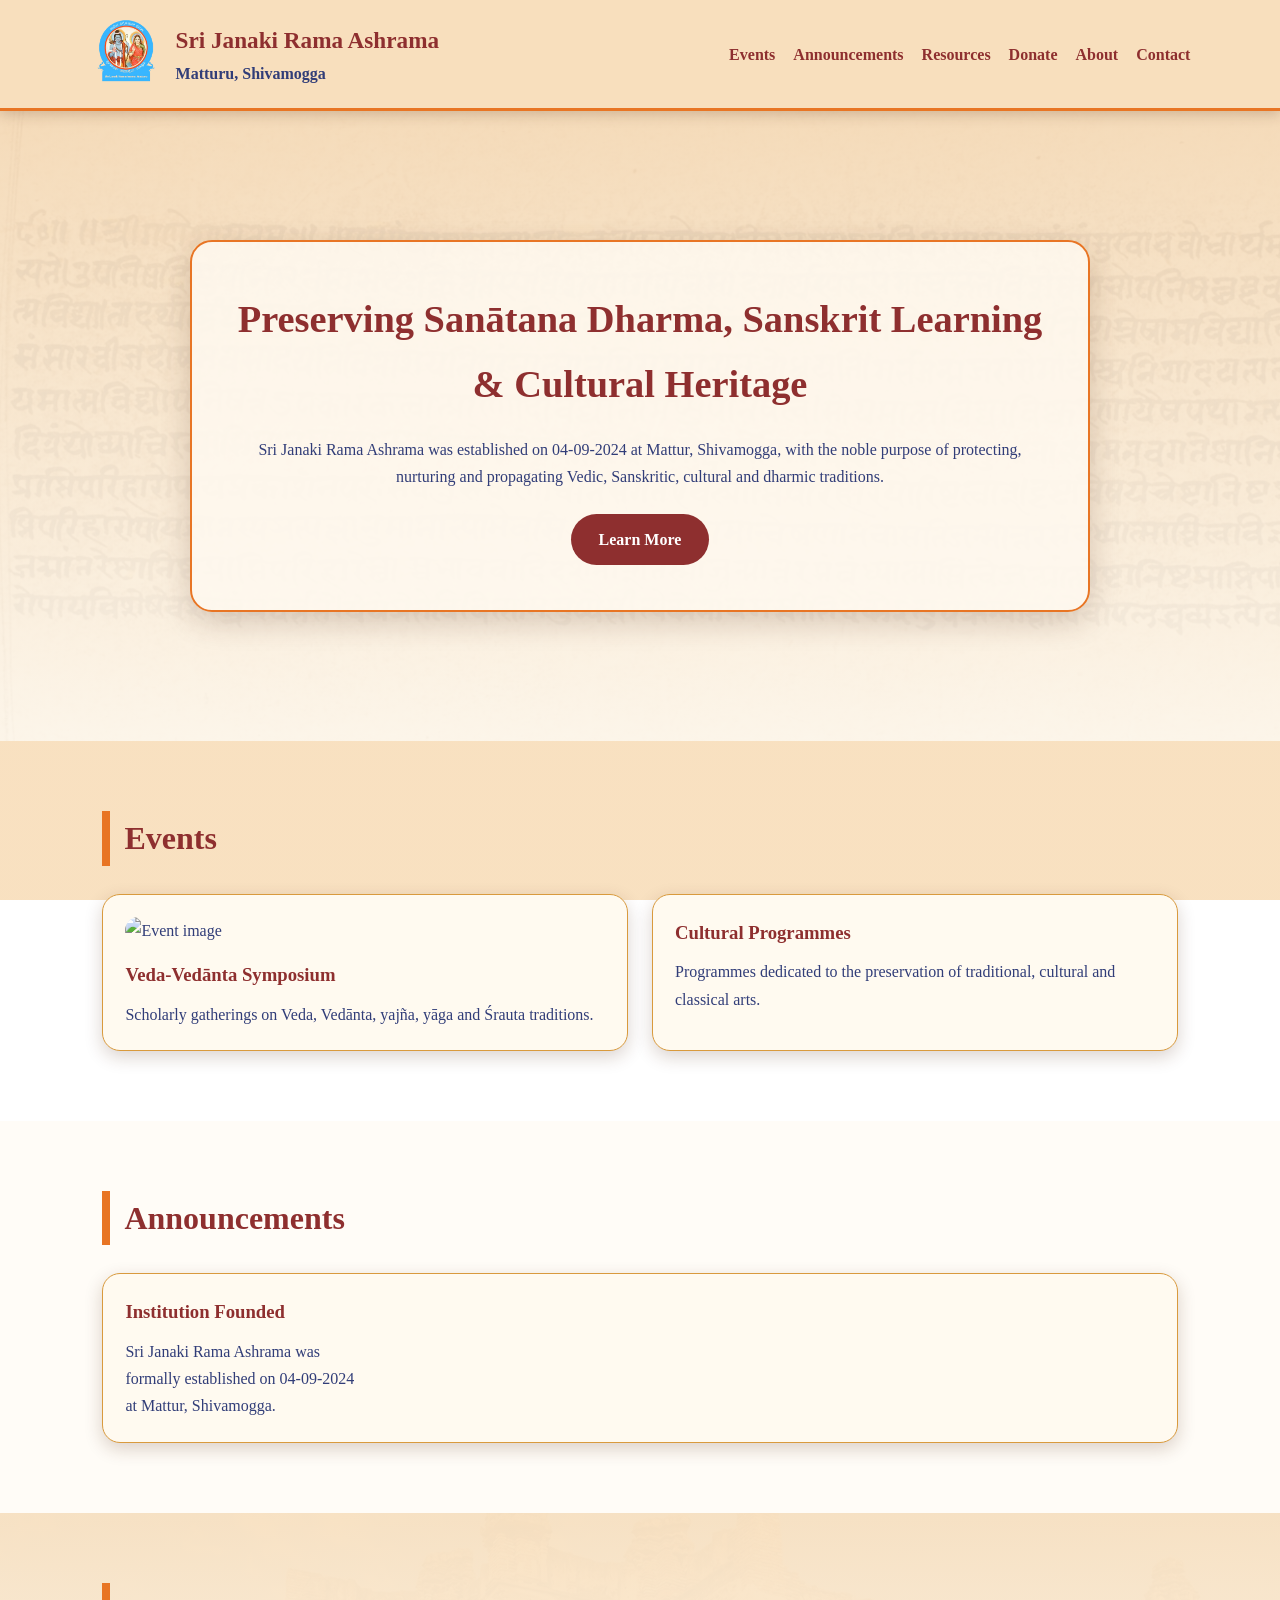
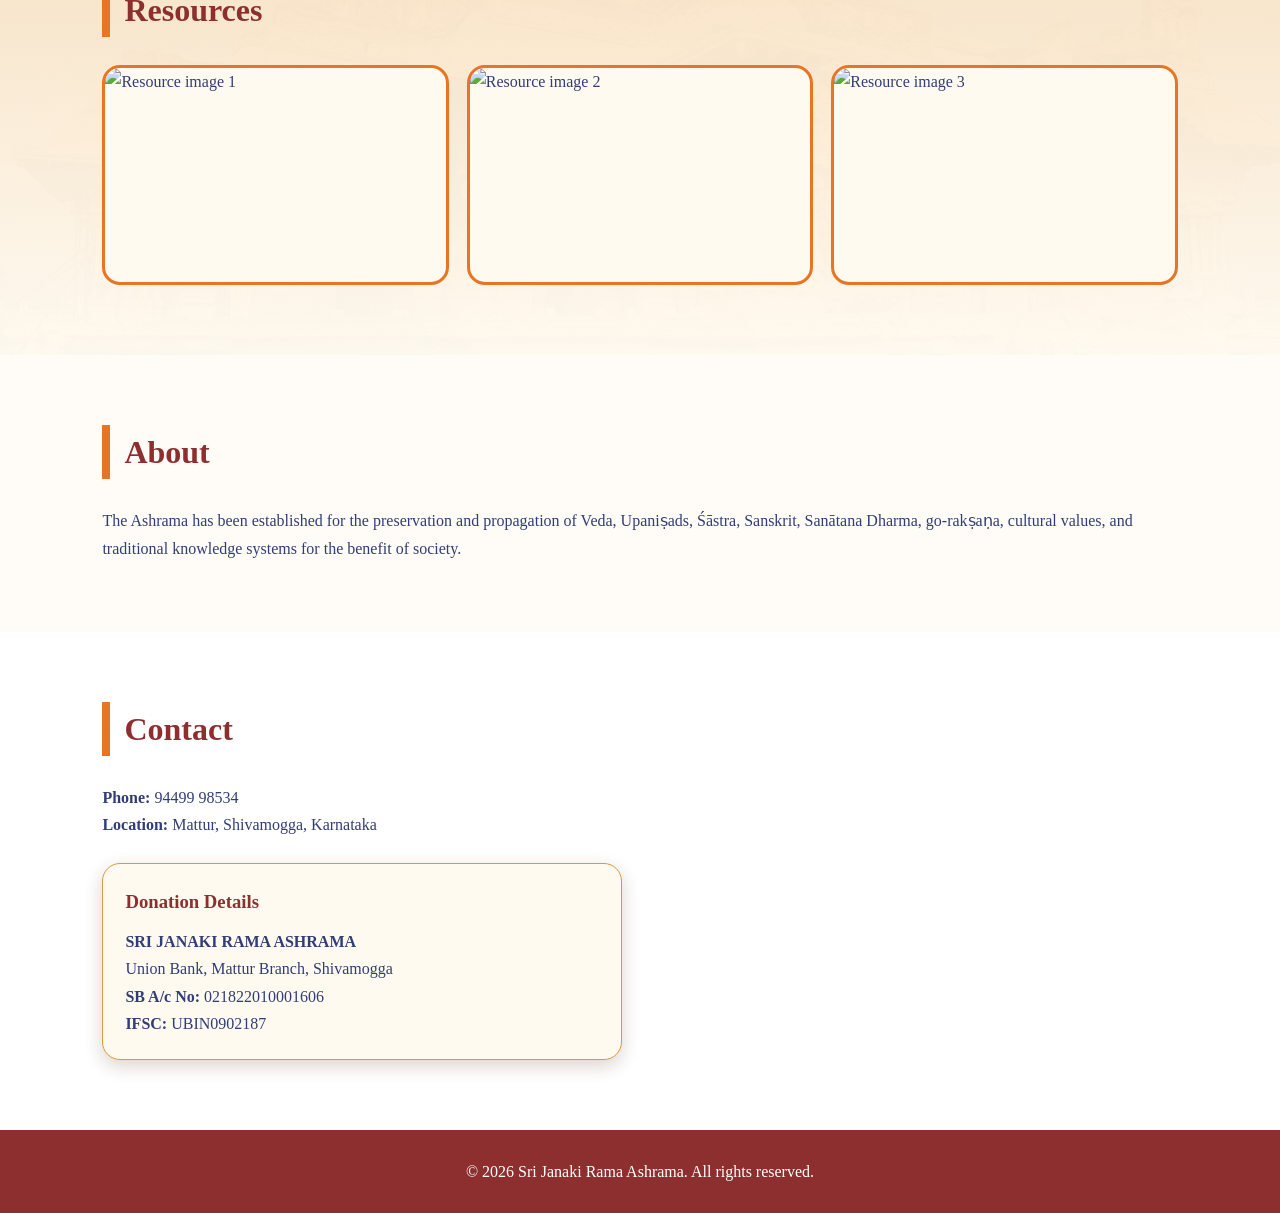
==== index.html @ 86415a80 "Commented social icons for now" ====
<!DOCTYPE html>
<html lang="en">
<head>
  <meta charset="UTF-8" />
  <meta name="viewport" content="width=device-width, initial-scale=1.0" />
  <title>Sri Janaki Rama Ashrama</title>
  <link rel="stylesheet" href="style.css" />
  <link rel="stylesheet" href="https://cdnjs.cloudflare.com/ajax/libs/font-awesome/6.5.0/css/all.min.css" />
</head>

<body>
  <header class="site-header">
    <div class="logo-area">
      <a href="index.html" class="logo-link">
        <img src="assets/Logo.png" alt="Ashrama Logo" />
      </a>
      <a href="index.html" class="title-link">
        <div>
          <h1>Sri Janaki Rama Ashrama</h1>
          <p>Matturu, Shivamogga</p>
        </div>
      </a>
    </div>

    <nav>
      <a href="#events">Events</a>
      <a href="announcements.html">Announcements</a>
      <a href="#resources">Resources</a>
      <a href="donation.html">Donate</a>
      <a href="#about">About</a>
      <a href="#contact">Contact</a>
    </nav>
  </header>

  <section class="hero">
    <div class="hero-content">
      <h2>Preserving Sanātana Dharma, Sanskrit Learning & Cultural Heritage</h2>
      <p>
        Sri Janaki Rama Ashrama was established on 04-09-2024 at Mattur,
        Shivamogga, with the noble purpose of protecting, nurturing and
        propagating Vedic, Sanskritic, cultural and dharmic traditions.
      </p>
      <a href="#about" class="btn">Learn More</a>
    </div>
  </section>

  <main>
    <section id="events" class="section">
      <h2>Events</h2>
      <div class="cards">
        <div class="card">
          <img src="assets/event-1.jpg" alt="Event image" />
          <h3>Veda-Vedānta Symposium</h3>
          <p>
            Scholarly gatherings on Veda, Vedānta, yajña, yāga and Śrauta traditions.
          </p>
        </div>

        <div class="card">
          <h3>Cultural Programmes</h3>
          <p>
            Programmes dedicated to the preservation of traditional, cultural and classical arts.
          </p>
        </div>
      </div>
    </section>

    <section id="announcements" class="section alt">
      <h2>Announcements</h2>
      <div class="announcement">
        <!--<img src="assets/announcement-1.jpg" alt="Announcement image" />-->
        <div>
          <h3>Institution Founded</h3>
          <p>
            Sri Janaki Rama Ashrama was formally established on 04-09-2024
            at Mattur, Shivamogga.
          </p>
        </div>
      </div>
    </section>

    <section id="resources" class="section">
      <h2>Resources</h2>
      <div class="gallery">
        <img src="assets/resource-1.jpg" alt="Resource image 1" />
        <img src="assets/resource-2.jpg" alt="Resource image 2" />
        <img src="assets/resource-3.jpg" alt="Resource image 3" />
      </div>
    </section>

    <section id="about" class="section alt">
      <h2>About</h2>
      <p>
        The Ashrama has been established for the preservation and propagation
        of Veda, Upaniṣads, Śāstra, Sanskrit, Sanātana Dharma, go-rakṣaṇa,
        cultural values, and traditional knowledge systems for the benefit of society.
      </p>
    </section>

    <section id="contact" class="section">
      <h2>Contact</h2>
      <p><strong>Phone:</strong> 94499 98534</p>
      <p><strong>Location:</strong> Mattur, Shivamogga, Karnataka</p>

      <div class="donation-box">
        <h3>Donation Details</h3>
        <p><strong>SRI JANAKI RAMA ASHRAMA</strong></p>
        <p>Union Bank, Mattur Branch, Shivamogga</p>
        <p><strong>SB A/c No:</strong> 021822010001606</p>
        <p><strong>IFSC:</strong> UBIN0902187</p>
      </div>
    </section>
  </main>

  <footer>
   <!-- <div class="social-icons">
      <a href="https://wa.me/919449998534" target="_blank" aria-label="WhatsApp">
        <i class="fab fa-whatsapp"></i>
      </a>
      <a href="#" target="_blank" aria-label="Facebook">
        <i class="fab fa-facebook"></i>
      </a>
      <a href="#" target="_blank" aria-label="YouTube">
        <i class="fab fa-youtube"></i>
      </a>
    </div> -->
    <p>© 2026 Sri Janaki Rama Ashrama. All rights reserved.</p>
  </footer>
</body>
</html>
---- style.css ----
:root {
  --cream: #f8dfbd;
  --saffron: #e87524;
  --maroon: #8e2f2f;
  --deep-blue: #313d78;
  --gold: #d99a3d;
  --white: #fffaf0;
  --shadow: rgba(75, 35, 15, 0.2);
}

* {
  box-sizing: border-box;
  margin: 0;
  padding: 0;
}

html {
  scroll-behavior: smooth;
}

body {
  font-family: Georgia, "Noto Serif Kannada", serif;
  background:
    linear-gradient(rgba(248, 223, 189, 0.92), rgba(248, 223, 189, 0.95)),
    url("assets/background.jpg");
  background-size: cover;
  background-attachment: fixed;
  background-position: center;
  color: var(--deep-blue);
  line-height: 1.7;
}

.site-header {
  position: sticky;
  top: 0;
  z-index: 10;
  background: rgba(248, 223, 189, 0.96);
  border-bottom: 3px solid var(--saffron);
  padding: 14px 7%;
  display: flex;
  justify-content: space-between;
  align-items: center;
  box-shadow: 0 4px 12px var(--shadow);
}

.logo-area {
  display: flex;
  align-items: center;
  gap: 14px;
}

.logo-area img {
  width: 72px;
  height: 72px;
  object-fit: contain;
}

.logo-area h1 {
  color: var(--maroon);
  font-size: 1.45rem;
}

.logo-area p {
  color: var(--deep-blue);
  font-weight: bold;
}

nav {
  display: flex;
  gap: 18px;
  flex-wrap: wrap;
}

nav a {
  color: var(--maroon);
  text-decoration: none;
  font-weight: bold;
}

nav a:hover {
  color: var(--saffron);
}

.hero {
  position: relative;

  min-height: 70vh;

  display: flex;
  align-items: center;
  justify-content: center;

  text-align: center;

  padding: 80px 8%;

  overflow: hidden;
}

/* Background Image */
.hero::before {
  content: "";

  position: absolute;
  inset: 0;

  background:
    linear-gradient(
      rgba(0,0,0,0.18),
      rgba(0,0,0,0.18)
    ),
    url("assets/hero-bg.jpg");

  background-size: cover;
  background-position: center;

  opacity: 0.62;

  z-index: 0;
}

/* Color Overlay */
.hero::after {
  content: "";

  position: absolute;
  inset: 0;

  background:
    linear-gradient(
      rgba(248, 223, 189, 0.88),
      rgba(255, 250, 240, 0.92)
    );

  z-index: 1;
}

/* Ensure content appears above overlays */
.hero-content {
  position: relative;
  z-index: 2;

  max-width: 900px;

  background: rgba(255, 250, 240, 0.72);

  border: 2px solid var(--saffron);

  border-radius: 22px;

  padding: 45px;

  box-shadow: 0 10px 30px var(--shadow);
}

.hero-content {
  max-width: 900px;
  background: rgba(255, 250, 240, 0.86);
  border: 2px solid var(--saffron);
  border-radius: 22px;
  padding: 45px;
  box-shadow: 0 10px 30px var(--shadow);
}

.hero h2 {
  color: var(--maroon);
  font-size: 2.4rem;
  margin-bottom: 18px;
}

.btn {
  display: inline-block;
  margin-top: 24px;
  padding: 12px 28px;
  background: var(--maroon);
  color: white;
  text-decoration: none;
  border-radius: 30px;
  font-weight: bold;
}

.btn:hover {
  background: var(--saffron);
}

.section {
  padding: 70px 8%;
}

.section.alt {
  background: rgba(255, 250, 240, 0.55);
}

.section h2 {
  color: var(--maroon);
  font-size: 2rem;
  margin-bottom: 28px;
  border-left: 8px solid var(--saffron);
  padding-left: 14px;
}

.cards {
  display: grid;
  grid-template-columns: repeat(auto-fit, minmax(260px, 1fr));
  gap: 24px;
}

.card,
.announcement,
.donation-box {
  background: var(--white);
  border: 1px solid var(--gold);
  border-radius: 18px;
  padding: 22px;
  box-shadow: 0 6px 18px var(--shadow);
}

.card img,
.announcement img {
  width: 100%;
  border-radius: 14px;
  margin-bottom: 15px;
}

.card h3,
.announcement h3,
.donation-box h3 {
  color: var(--maroon);
  margin-bottom: 10px;
}

.announcement {
  display: grid;
  grid-template-columns: 240px 1fr;
  gap: 24px;
  align-items: center;
}

.gallery {
  display: grid;
  grid-template-columns: repeat(auto-fit, minmax(220px, 1fr));
  gap: 18px;
}

.gallery img {
  width: 100%;
  height: 220px;
  object-fit: cover;
  border: 3px solid var(--saffron);
  border-radius: 18px;
  background: var(--white);
}

.donation-box {
  margin-top: 25px;
  max-width: 520px;
}

footer {
  background: var(--maroon);
  color: white;
  text-align: center;
  padding: 28px 8%;
}

.social-icons {
  margin-bottom: 14px;
}

.social-icons a {
  color: white;
  font-size: 1.8rem;
  margin: 0 12px;
  text-decoration: none;
}

.social-icons a:hover {
  color: var(--gold);
}

@media (max-width: 768px) {
  .site-header {
    flex-direction: column;
    gap: 12px;
  }

  nav {
    justify-content: center;
  }

  .hero h2 {
    font-size: 1.8rem;
  }

  .hero-content {
    padding: 28px;
  }

  .announcement {
    grid-template-columns: 1fr;
  }
}
/* ============================= */
/* ANNOUNCEMENTS PAGE            */
/* ============================= */
.announcement-hero {
	position: relative;
	min-height: 55vh;
	background: url("assets/background.jpg");
	background-size: cover;
	background-position: center;
	display: flex;
	align-items: center;
	justify-content: center;
	text-align: center;
}

.overlay {
	position: absolute;
	inset: 0;
	background: linear-gradient(rgba(49, 61, 120, 0.72), rgba(142, 47, 47, 0.72));
}

.announcement-content {
	position: relative;
	z-index: 2;
	max-width: 900px;
	padding: 40px;
	color: #fffaf0;
}

.announcement-content h2 {
	font-size: 3rem;
	margin-bottom: 22px;
	color: #f8dfbd;
}

.announcement-content p {
	font-size: 1.15rem;
	line-height: 1.9;
}

.announcement-page {
	padding: 80px 8%;
}

.announcement-card {
	background: rgba(255, 250, 240, 0.95);
	border: 2px solid #d99a3d;
	border-radius: 22px;
	padding: 50px;
	box-shadow: 0 10px 25px rgba(0, 0, 0, 0.12);
}

.announcement-card h2 {
	color: #8e2f2f;
	font-size: 2.3rem;
	margin-bottom: 35px;
	text-align: center;
}

.objectives-list {
	padding-left: 28px;
}

.objectives-list li {
	margin-bottom: 26px;
	line-height: 1.9;
	font-size: 1.08rem;
	color: #313d78;
}

.objectives-list li::marker {
	color: #e87524;
	font-weight: bold;
}

@media (max-width: 768px) {
	.announcement-content h2 {
		font-size: 2rem;
	}

	.announcement-card {
		padding: 30px;
	}

	.objectives-list li {
		font-size: 1rem;
	}
}
/* ============================= */
/* DONATION PAGE                 */
/* ============================= */

.donation-page {
  min-height: 75vh;
  padding: 80px 8%;
}

.donation-card {
  max-width: 1050px;
  margin: auto;
  background: rgba(255, 250, 240, 0.95);
  border: 2px solid var(--gold);
  border-radius: 24px;
  padding: 50px;
  box-shadow: 0 10px 28px var(--shadow);
}

.donation-card h2 {
  text-align: center;
  color: var(--maroon);
  font-size: 2.4rem;
  margin-bottom: 20px;
}

.donation-intro {
  text-align: center;
  max-width: 800px;
  margin: 0 auto 40px;
  font-size: 1.08rem;
}

.donation-grid {
  display: grid;
  grid-template-columns: 1.2fr 0.8fr;
  gap: 35px;
  align-items: center;
}

.bank-details,
.qr-box {
  background: var(--white);
  border: 1px solid var(--gold);
  border-radius: 18px;
  padding: 28px;
}

.bank-details h3,
.qr-box h3 {
  color: var(--maroon);
  margin-bottom: 18px;
}

.bank-details p {
  margin-bottom: 12px;
}

.qr-box {
  text-align: center;
}

.qr-placeholder {
  width: 260px;
  height: 260px;
  margin: 20px auto;
  background: #fff;
  border: 3px dashed var(--saffron);
  border-radius: 18px;
  display: flex;
  align-items: center;
  justify-content: center;
}

.qr-placeholder img {
  max-width: 230px;
  max-height: 230px;
  object-fit: contain;
}

.qr-note {
  font-size: 0.9rem;
  color: var(--maroon);
}

@media (max-width: 768px) {
  .donation-card {
    padding: 30px;
  }

  .donation-grid {
    grid-template-columns: 1fr;
  }

  .qr-placeholder {
    width: 220px;
    height: 220px;
  }

  .qr-placeholder img {
    max-width: 195px;
    max-height: 195px;
  }
}
/* ============================= */
/* RESOURCES BACKGROUND IMAGE    */
/* ============================= */

#resources {
  position: relative;

  overflow: hidden;
}

/* Background Image */
#resources::before {
  content: "";

  position: absolute;
  inset: 0;

  background:
    url("assets/resources-bg.jpg");

  background-size: cover;
  background-position: center;

  opacity: 0.18;

  z-index: 0;
}

/* Color Overlay */
#resources::after {
  content: "";

  position: absolute;
  inset: 0;

  background:
    linear-gradient(
      rgba(248, 223, 189, 0.9),
      rgba(255, 250, 240, 0.92)
    );

  z-index: 1;
}

/* Keep all content above overlays */
#resources > * {
  position: relative;
  z-index: 2;
}
/* ============================= */
/* MOBILE OPTIMIZATION           */
/* ============================= */

@media (max-width: 768px) {

  body {
    background-attachment: scroll;
  }

  .site-header {
    position: relative;
    padding: 16px 5%;
  }

  .logo-area {
    flex-direction: column;
    text-align: center;
  }

  .logo-area img {
    width: 64px;
    height: 64px;
  }

  .logo-area h1 {
    font-size: 1.25rem;
  }

  nav {
    width: 100%;
    justify-content: center;
    gap: 10px;
  }

  nav a {
    font-size: 0.92rem;
    padding: 6px 8px;
  }

  .hero {
    min-height: auto;
    padding: 55px 5%;
  }

  .hero::before {
    background-position: center;
    opacity: 0.42;
  }

  .hero-content {
    padding: 26px 20px;
    border-radius: 16px;
  }

  .hero h2 {
    font-size: 1.55rem;
    line-height: 1.35;
  }

  .hero p {
    font-size: 0.98rem;
  }

  .section {
    padding: 50px 5%;
  }

  .section h2 {
    font-size: 1.6rem;
  }

  .cards,
  .gallery,
  .donation-grid {
    grid-template-columns: 1fr;
  }

  .card,
  .announcement,
  .donation-box,
  .donation-card,
  .announcement-card {
    padding: 24px 18px;
  }

  .gallery img {
    height: 190px;
  }

  .announcement-content {
    padding: 28px 18px;
  }

  .announcement-content h2 {
    font-size: 1.8rem;
  }

  .objectives-list {
    padding-left: 22px;
  }

  .objectives-list li {
    font-size: 0.98rem;
    line-height: 1.75;
  }

  footer {
    padding: 24px 5%;
  }

  .social-icons a {
    font-size: 1.6rem;
    margin: 0 9px;
  }
}
/* ============================= */
/* CLICKABLE LOGO & TITLE        */
/* ============================= */

.logo-link,
.title-link {
  text-decoration: none !important;
  color: inherit;
}

.title-link h1,
.title-link p {
  text-decoration: none !important;
}

.title-link:hover {
  text-decoration: none;
}
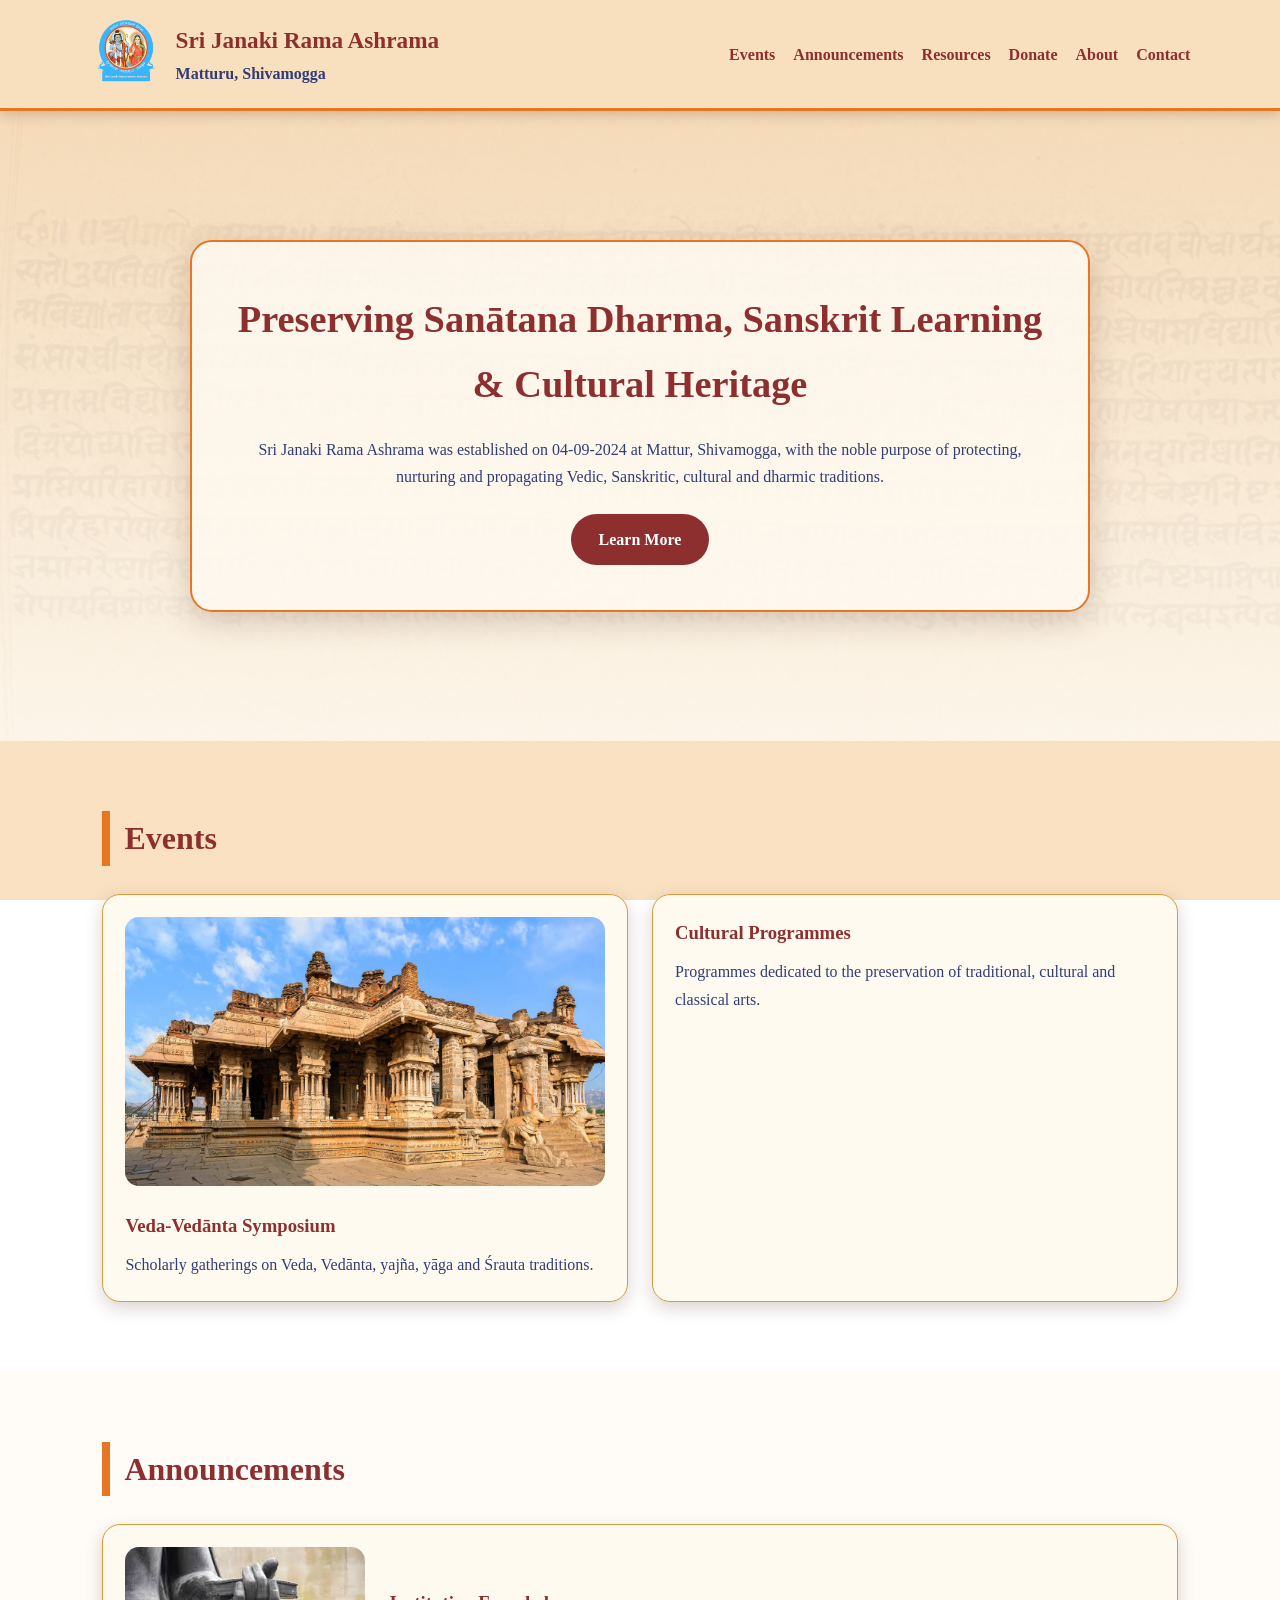
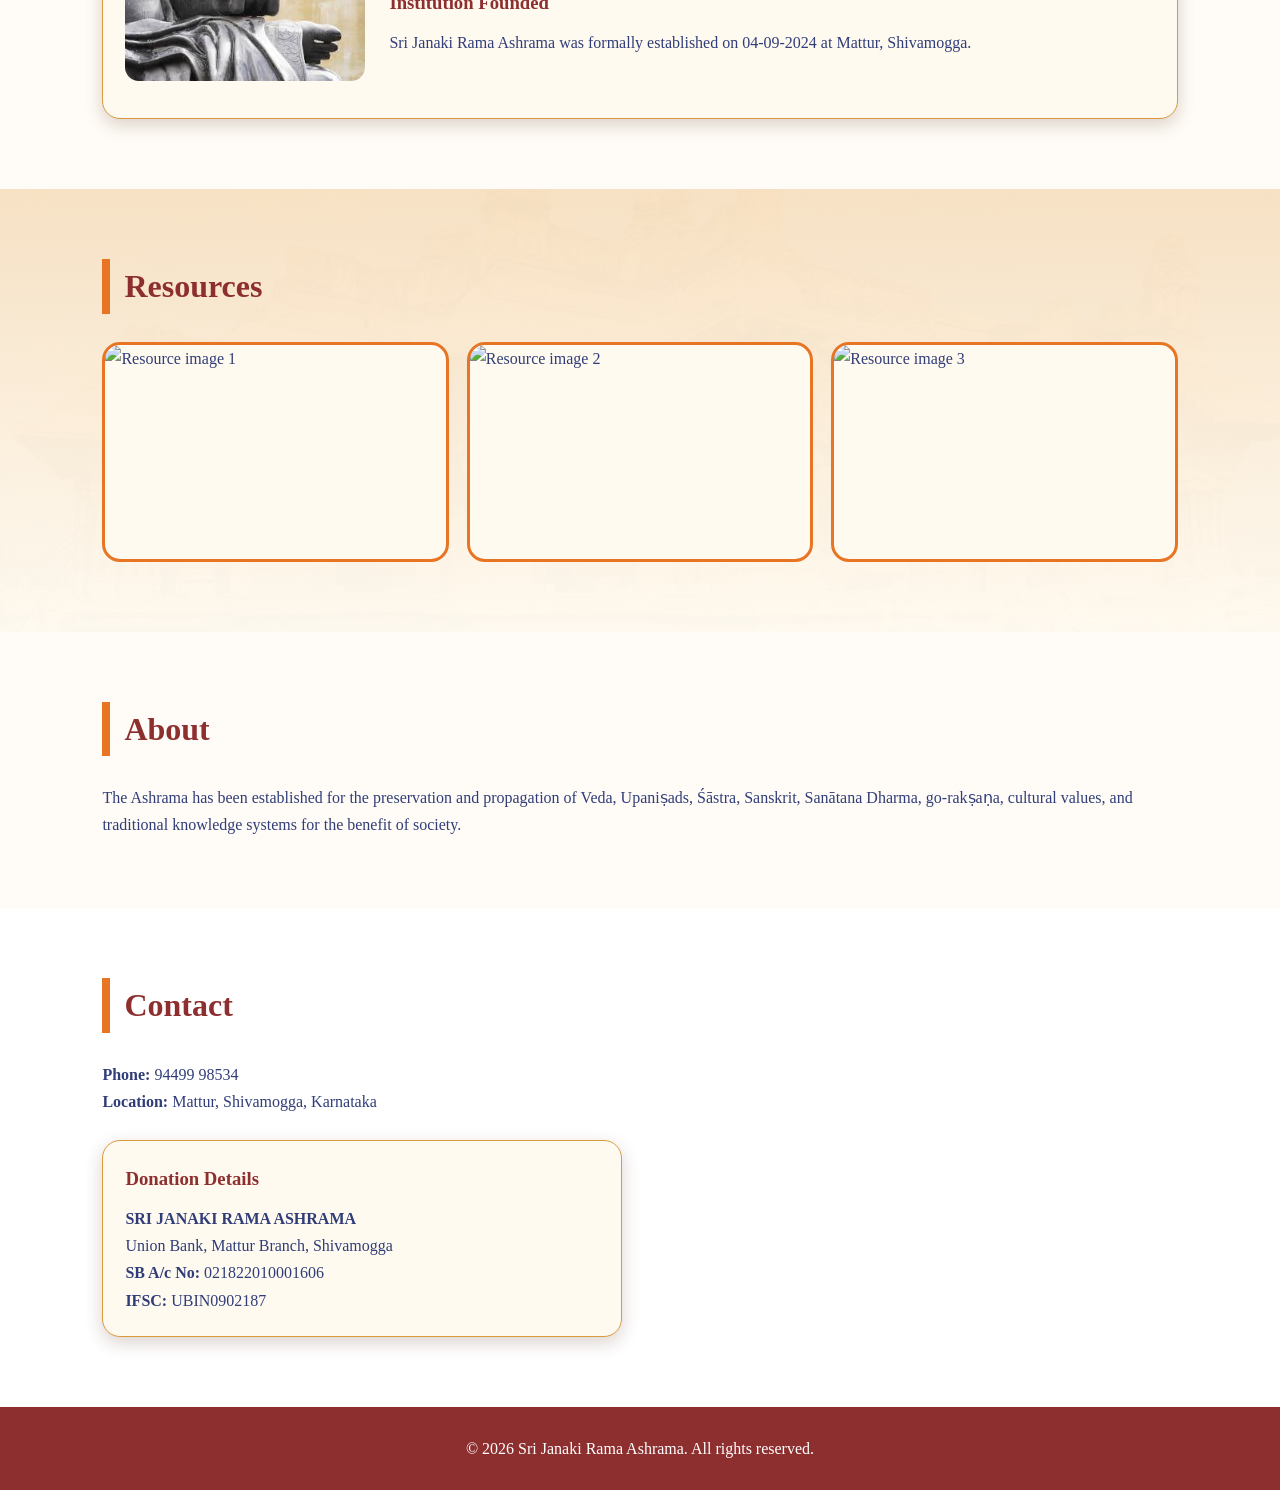
==== commit 486ef737: "Replaced placeholder images" ====
--- a/index.html
+++ b/index.html
@@ -49,7 +49,7 @@
       <h2>Events</h2>
       <div class="cards">
         <div class="card">
-          <img src="assets/event-1.jpg" alt="Event image" />
+          <img src="assets/resources-bg.jpg" alt="Event image" />
           <h3>Veda-Vedānta Symposium</h3>
           <p>
             Scholarly gatherings on Veda, Vedānta, yajña, yāga and Śrauta traditions.
@@ -68,7 +68,7 @@
     <section id="announcements" class="section alt">
       <h2>Announcements</h2>
       <div class="announcement">
-        <!--<img src="assets/announcement-1.jpg" alt="Announcement image" />-->
+        <img src="assets/sri-shankara-hand.jpg" alt="Announcement image" />
         <div>
           <h3>Institution Founded</h3>
           <p>
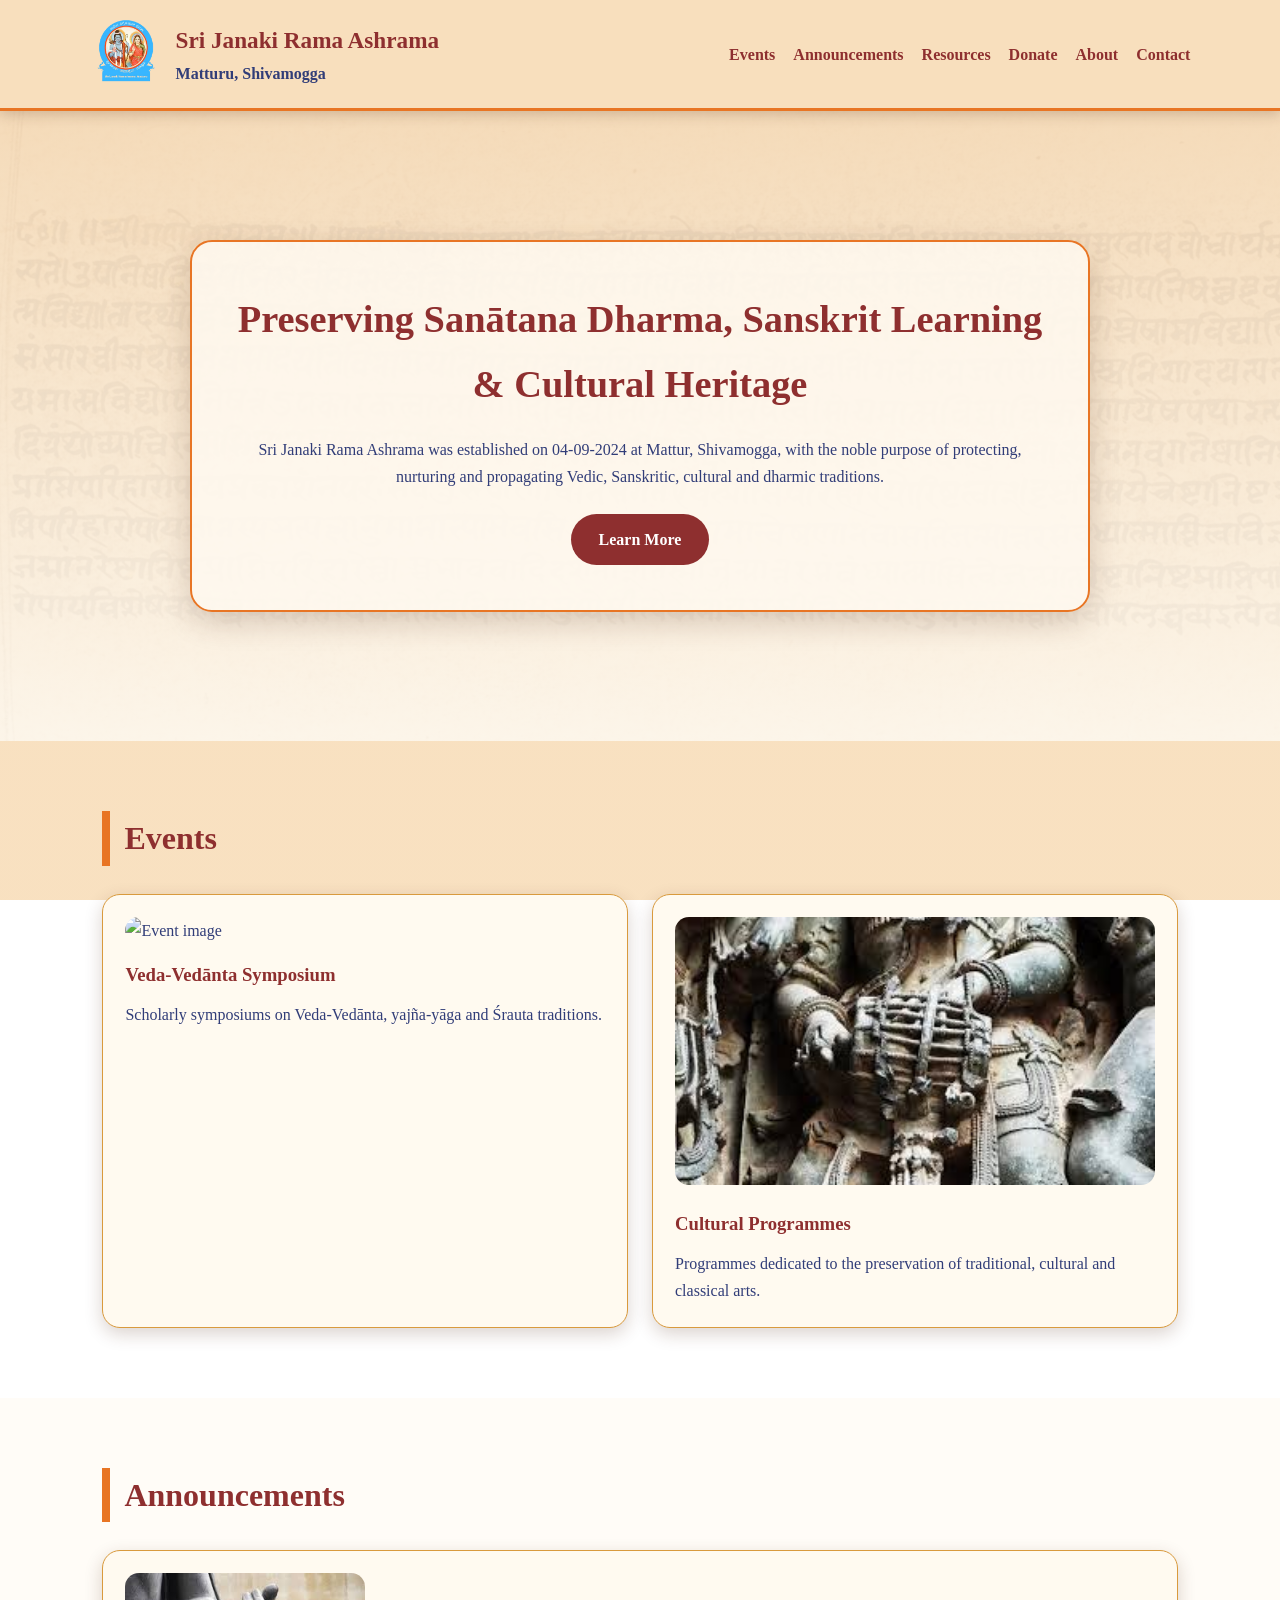
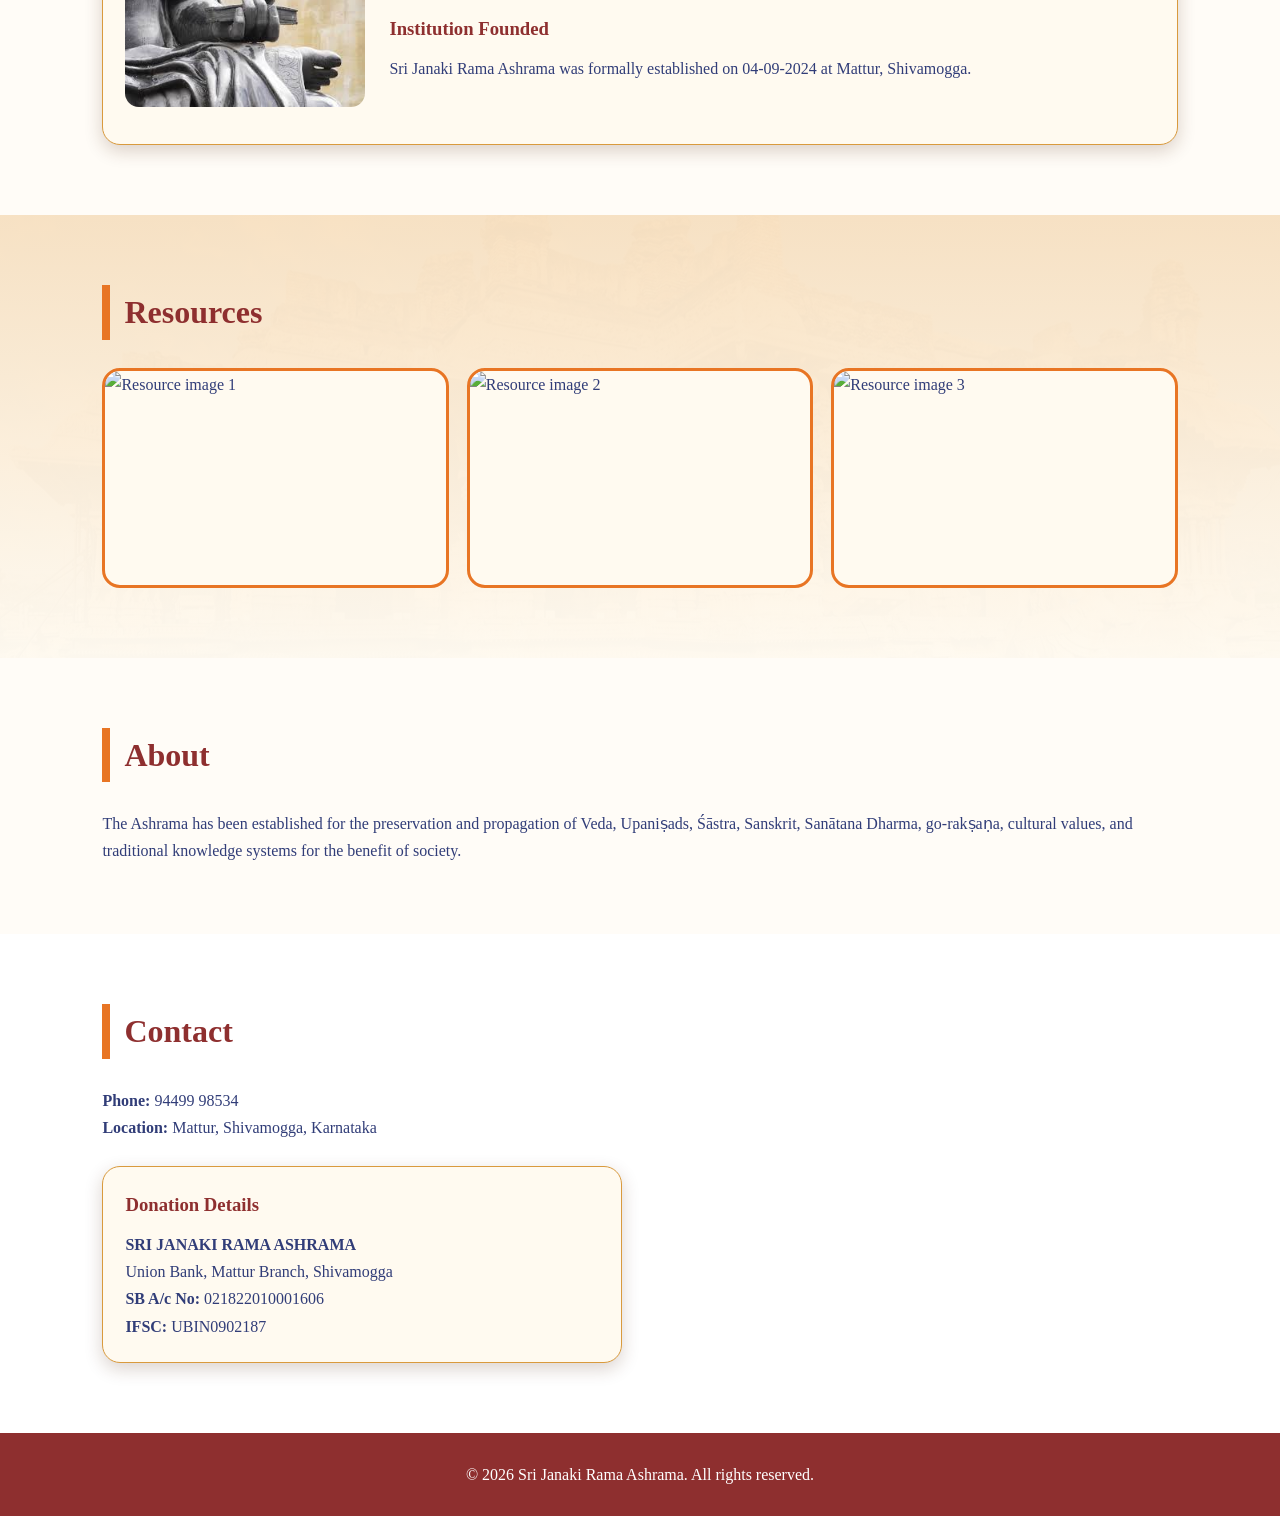
==== commit 01b4d531: "updating fields and placeholder images" ====
--- a/index.html
+++ b/index.html
@@ -49,14 +49,15 @@
       <h2>Events</h2>
       <div class="cards">
         <div class="card">
-          <img src="assets/resources-bg.jpg" alt="Event image" />
+          <img src="assets/shankara.png" alt="Event image" />
           <h3>Veda-Vedānta Symposium</h3>
           <p>
-            Scholarly gatherings on Veda, Vedānta, yajña, yāga and Śrauta traditions.
+            Scholarly symposiums on Veda-Vedānta, yajña-yāga and Śrauta traditions.
           </p>
         </div>
 
         <div class="card">
+          <img src="assets/indian-art.jpg" alt="Event image" />
           <h3>Cultural Programmes</h3>
           <p>
             Programmes dedicated to the preservation of traditional, cultural and classical arts.
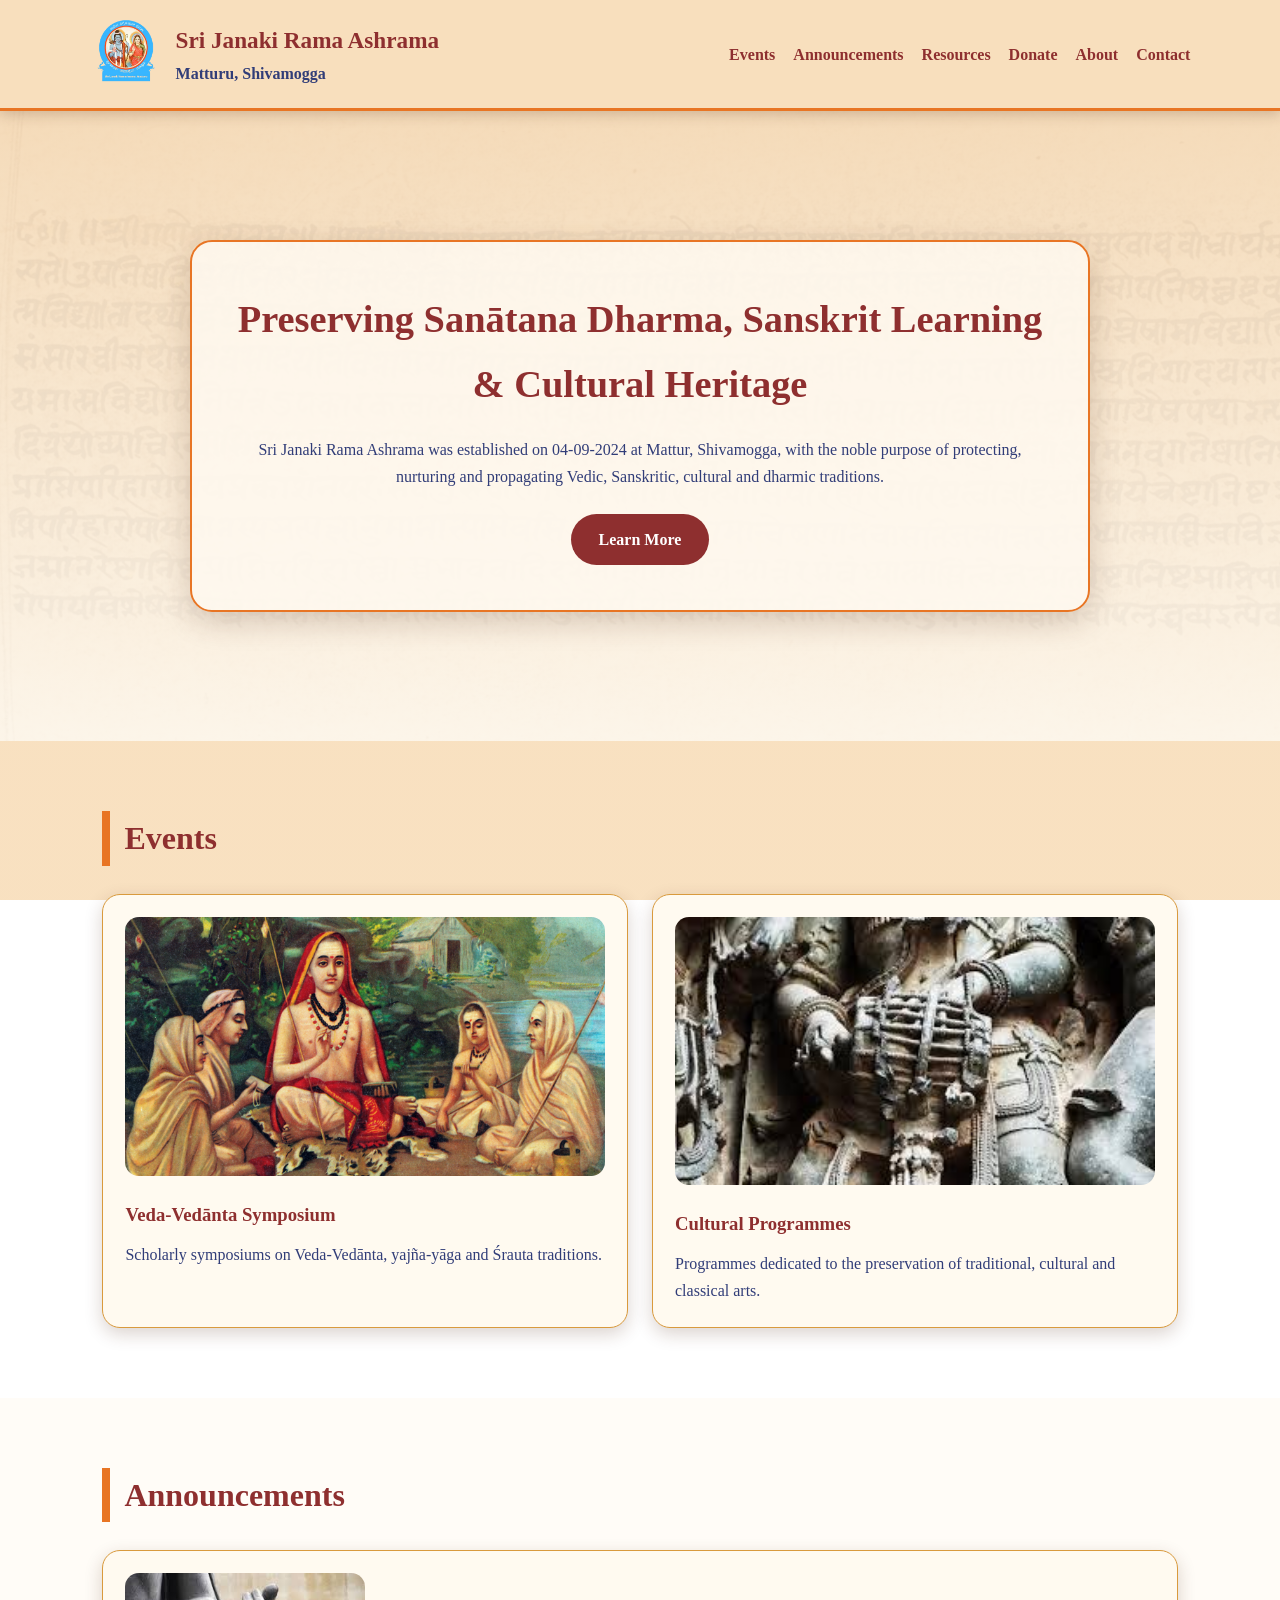
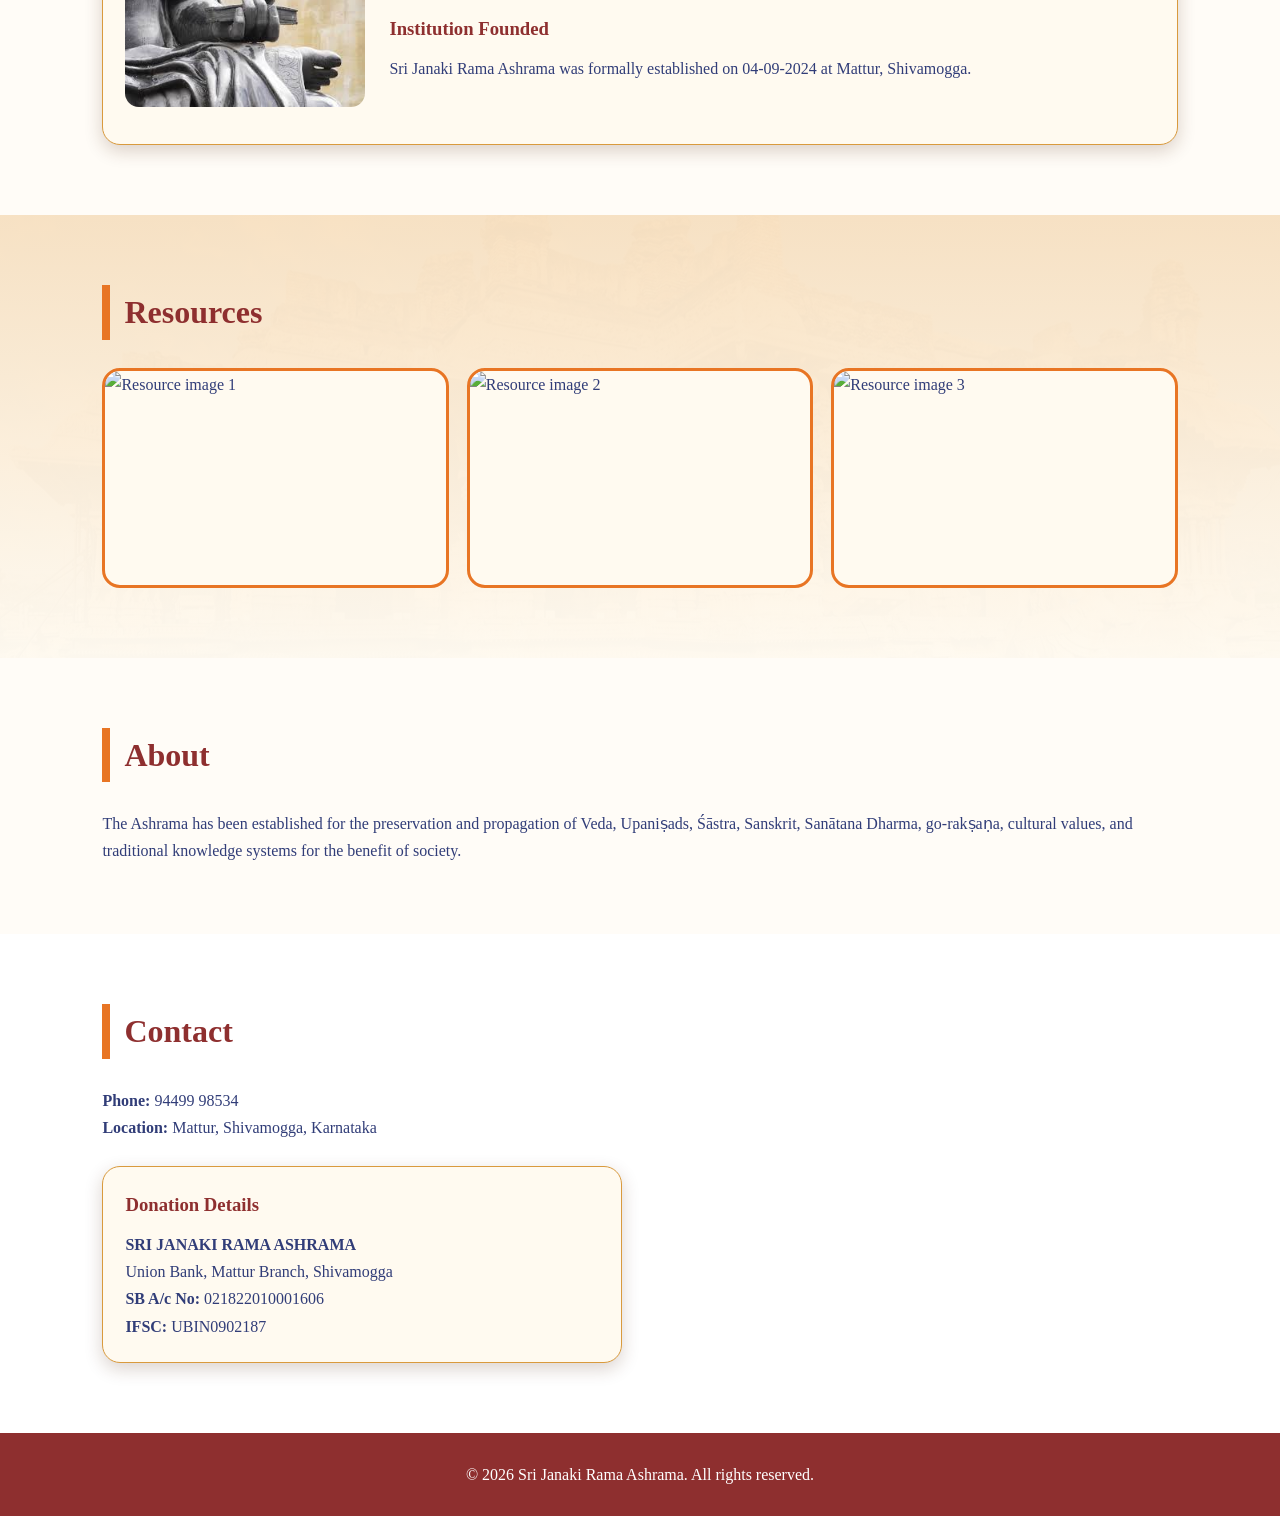
==== commit 2525113d: "Updated navigation for learn more" ====
--- a/index.html
+++ b/index.html
@@ -40,7 +40,7 @@
         Shivamogga, with the noble purpose of protecting, nurturing and
         propagating Vedic, Sanskritic, cultural and dharmic traditions.
       </p>
-      <a href="#about" class="btn">Learn More</a>
+      <a href="announcements.html" class="btn">Learn More</a>
     </div>
   </section>
 
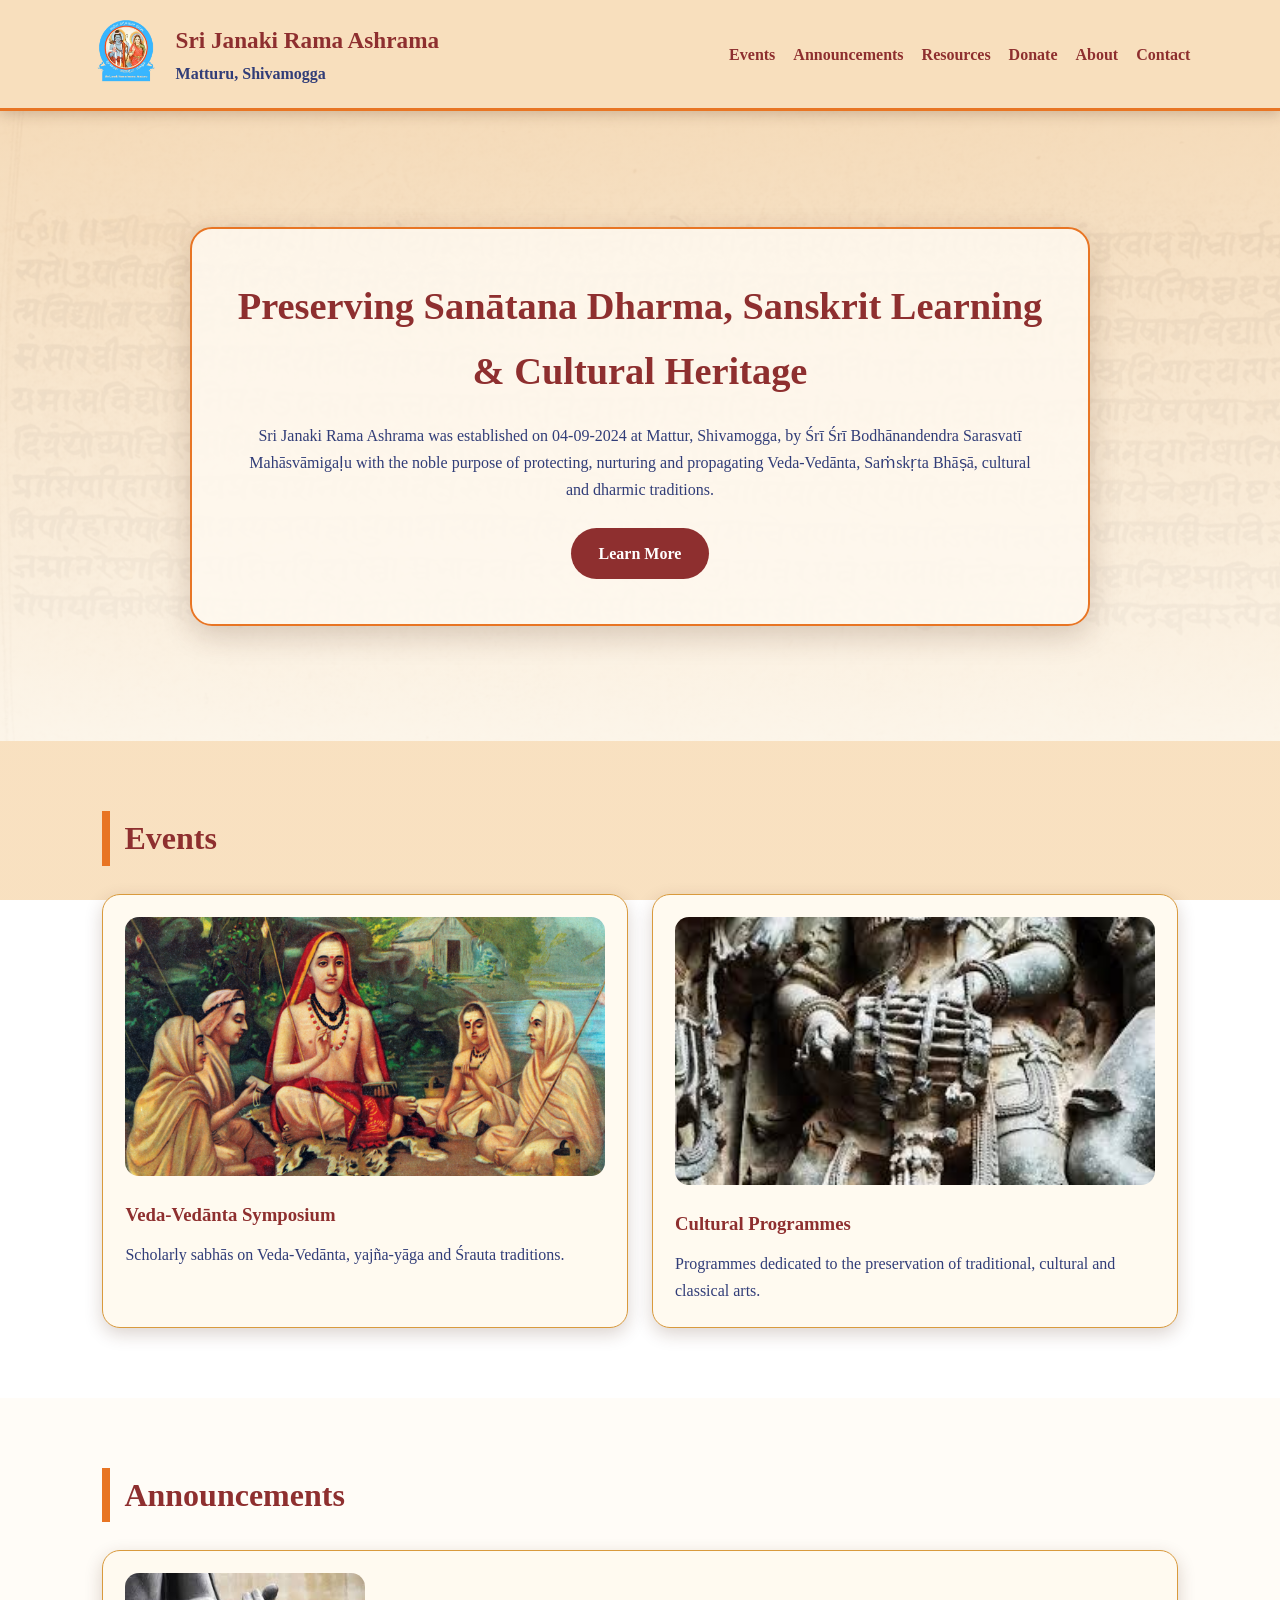
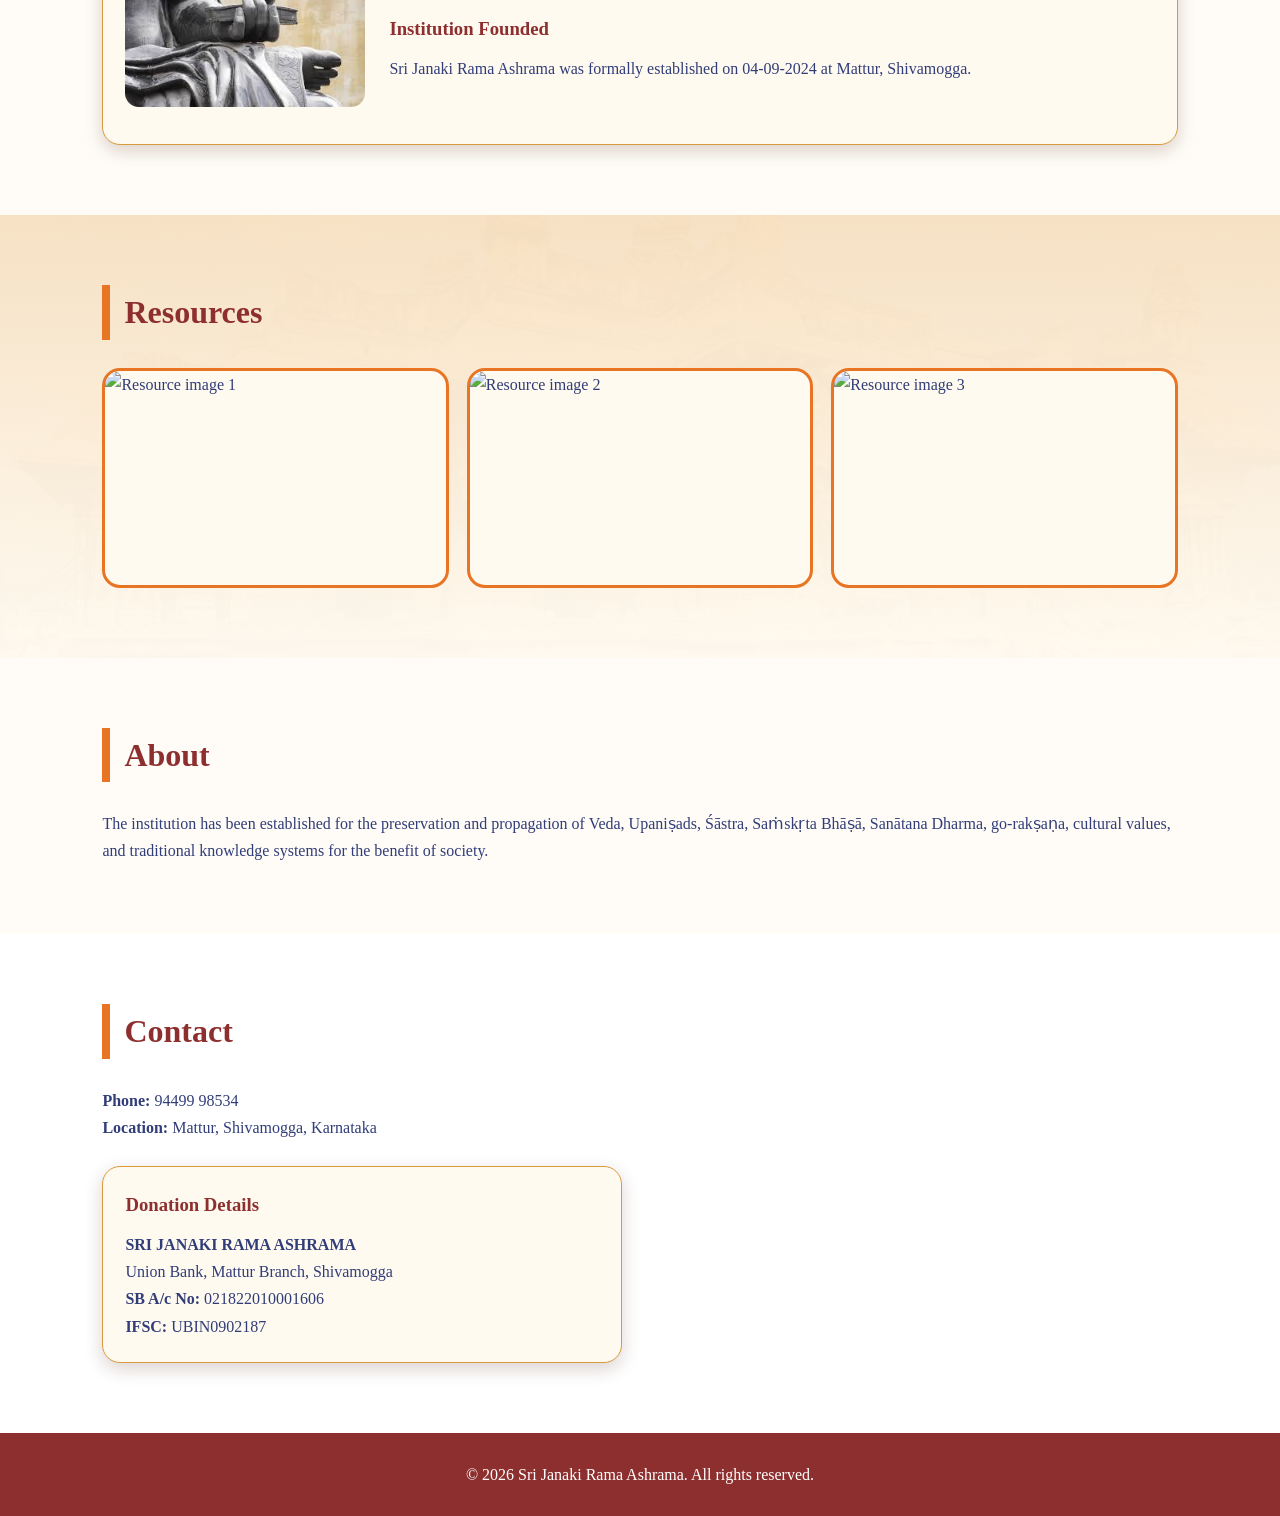
==== commit 7b4a2dea: "Fixed few lines in the desc" ====
--- a/index.html
+++ b/index.html
@@ -37,8 +37,9 @@
       <h2>Preserving Sanātana Dharma, Sanskrit Learning & Cultural Heritage</h2>
       <p>
         Sri Janaki Rama Ashrama was established on 04-09-2024 at Mattur,
-        Shivamogga, with the noble purpose of protecting, nurturing and
-        propagating Vedic, Sanskritic, cultural and dharmic traditions.
+        Shivamogga, by Śrī Śrī Bodhānandendra Sarasvatī Mahāsvāmigaḷu 
+         with the noble purpose of protecting, nurturing and
+        propagating Veda-Vedānta, Saṁskṛta Bhāṣā, cultural and dharmic traditions.
       </p>
       <a href="announcements.html" class="btn">Learn More</a>
     </div>
@@ -52,7 +53,7 @@
           <img src="assets/shankara.png" alt="Event image" />
           <h3>Veda-Vedānta Symposium</h3>
           <p>
-            Scholarly symposiums on Veda-Vedānta, yajña-yāga and Śrauta traditions.
+            Scholarly sabhās on Veda-Vedānta, yajña-yāga and Śrauta traditions.
           </p>
         </div>
 
@@ -92,8 +93,8 @@
     <section id="about" class="section alt">
       <h2>About</h2>
       <p>
-        The Ashrama has been established for the preservation and propagation
-        of Veda, Upaniṣads, Śāstra, Sanskrit, Sanātana Dharma, go-rakṣaṇa,
+        The institution has been established for the preservation and propagation
+        of Veda, Upaniṣads, Śāstra, Saṁskṛta Bhāṣā, Sanātana Dharma, go-rakṣaṇa,
         cultural values, and traditional knowledge systems for the benefit of society.
       </p>
     </section>
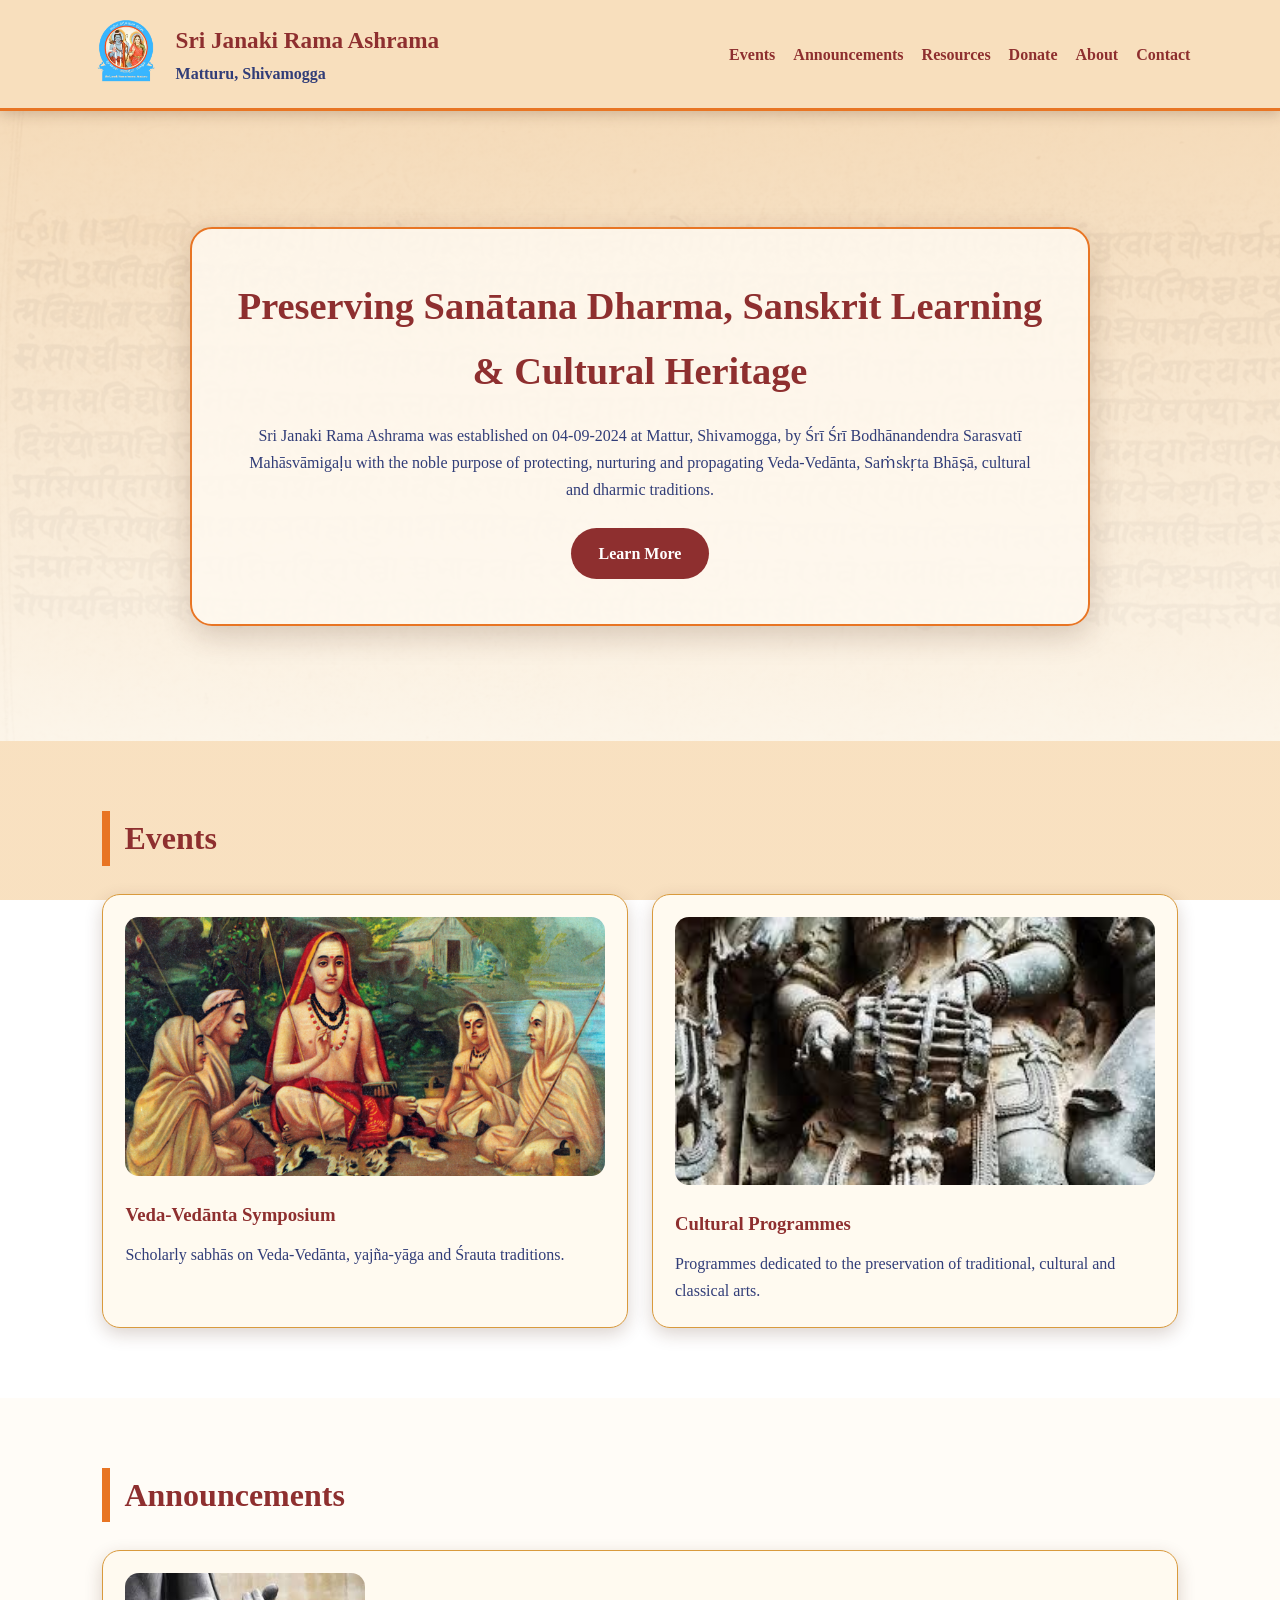
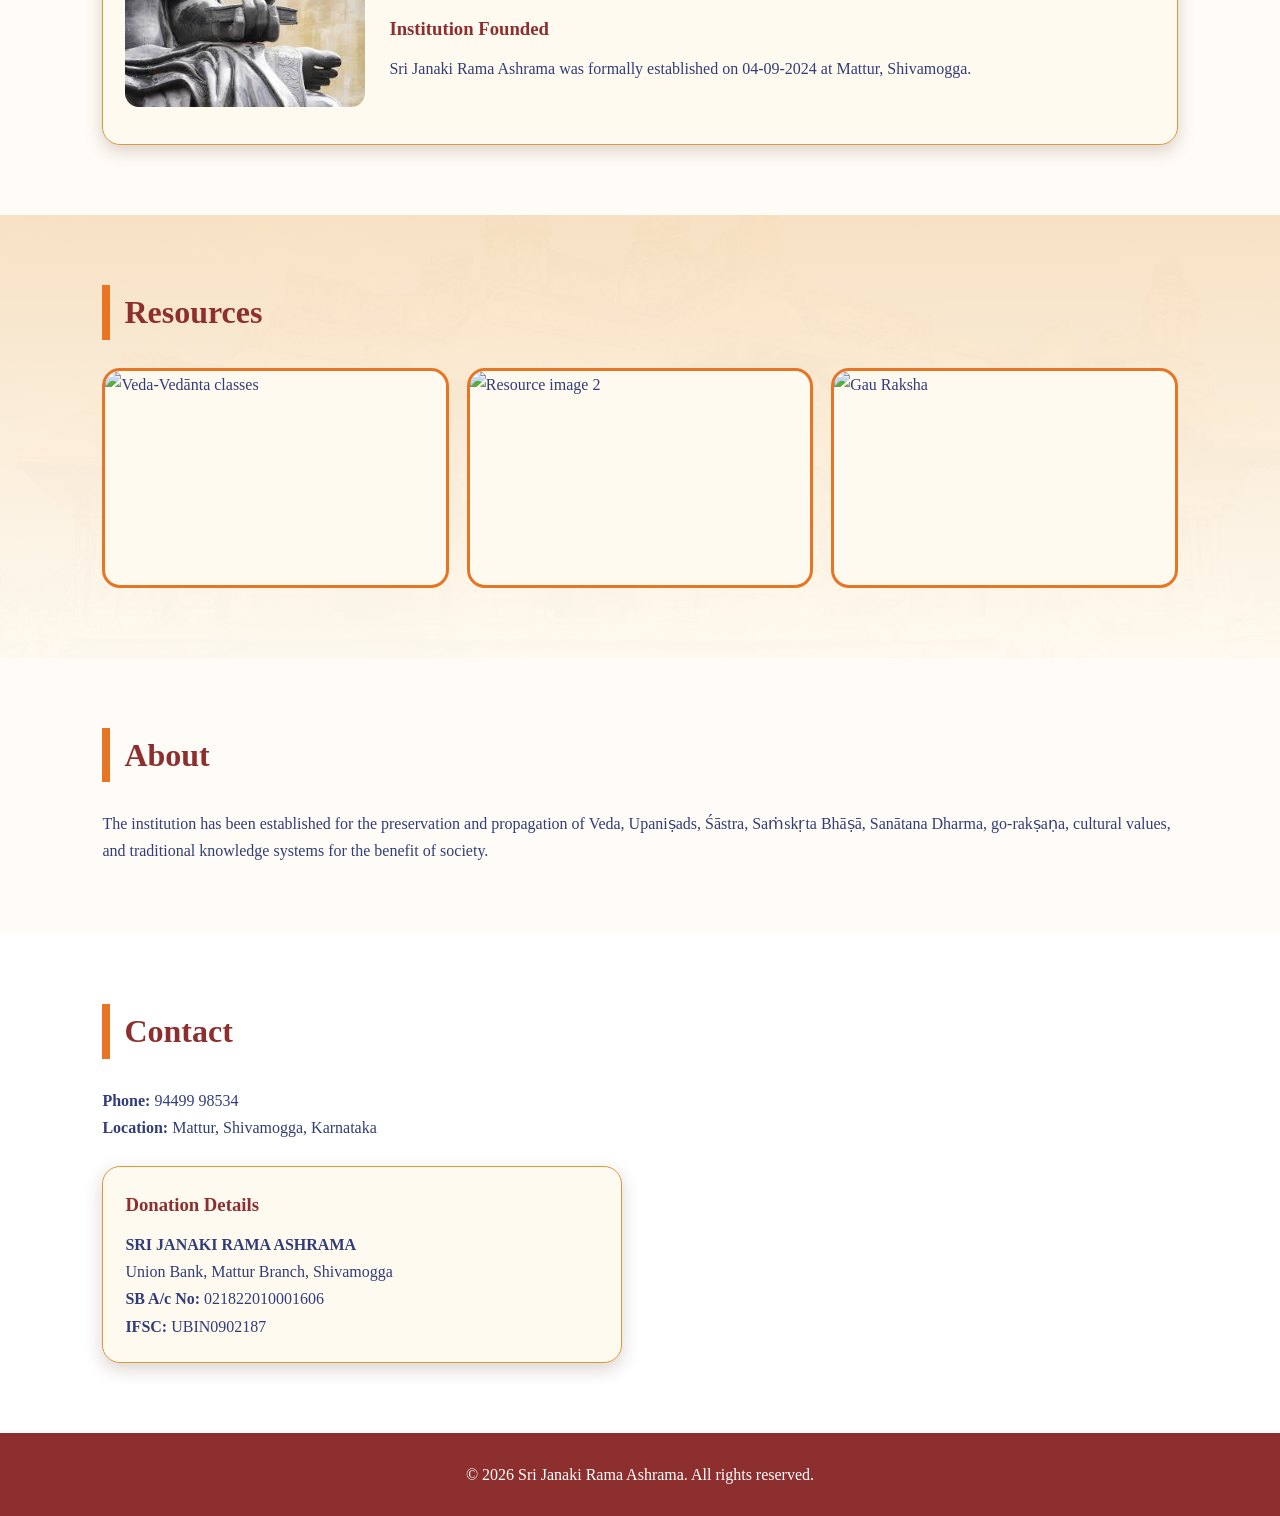
==== commit 3cce49d2: "updated images for resources" ====
--- a/index.html
+++ b/index.html
@@ -84,9 +84,9 @@
     <section id="resources" class="section">
       <h2>Resources</h2>
       <div class="gallery">
-        <img src="assets/resource-1.jpg" alt="Resource image 1" />
+        <img src="hero-bg.jpg" alt="Veda-Vedānta classes" />
         <img src="assets/resource-2.jpg" alt="Resource image 2" />
-        <img src="assets/resource-3.jpg" alt="Resource image 3" />
+        <img src="go-raksha.png" alt="Gau Raksha" />
       </div>
     </section>
 
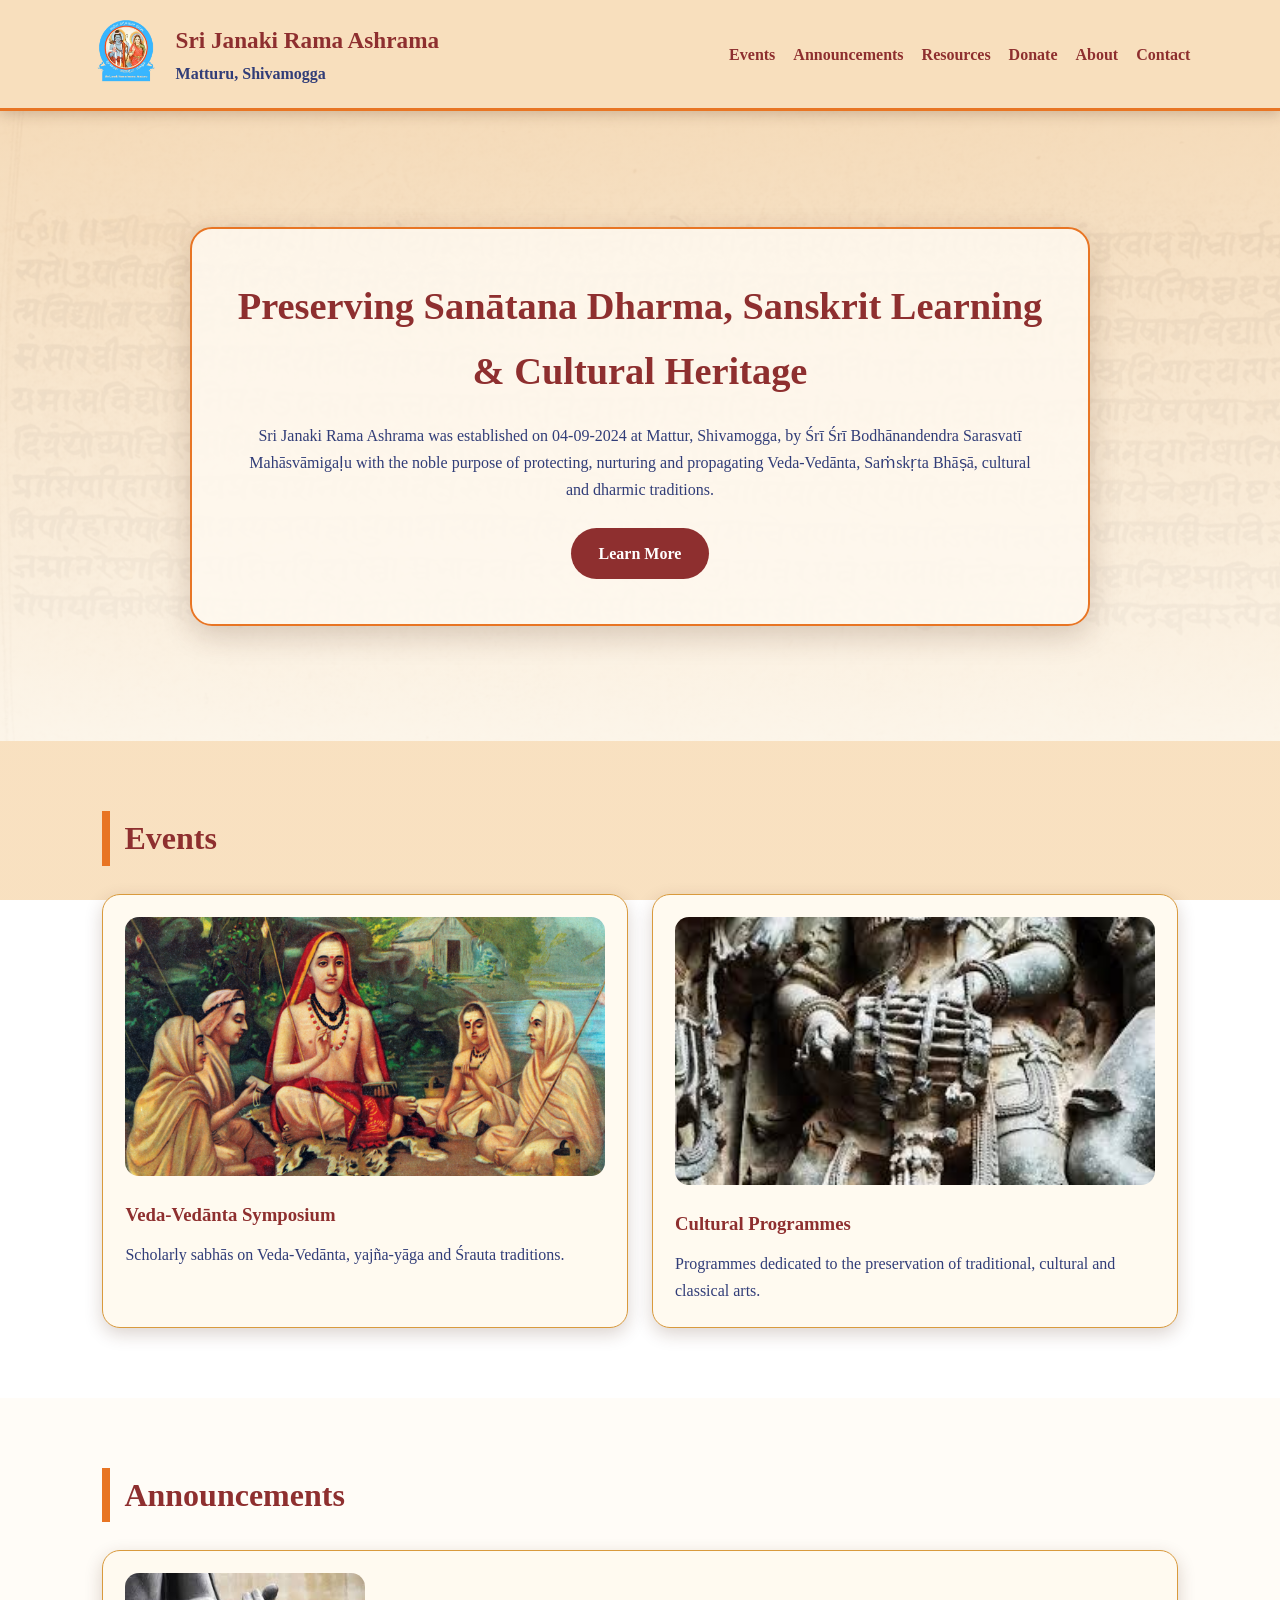
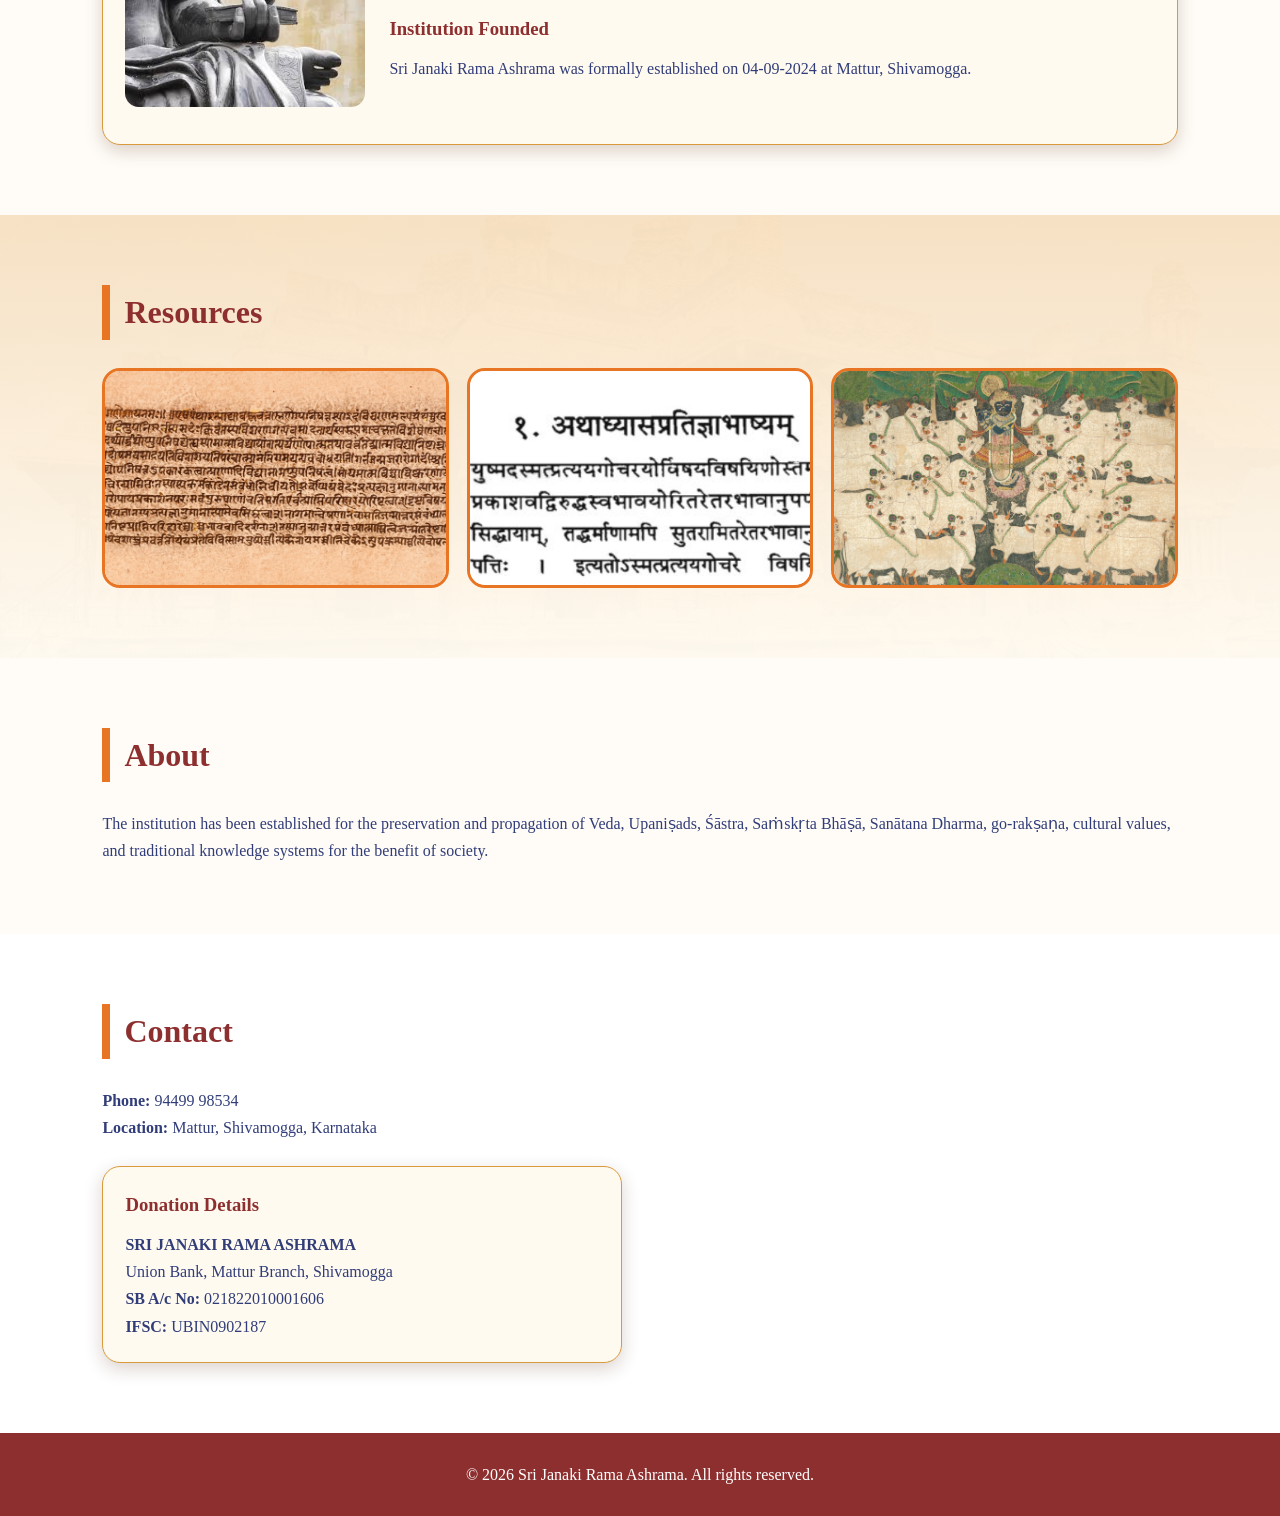
==== commit 3b0b48fd: "fixed image urls" ====
--- a/index.html
+++ b/index.html
@@ -84,9 +84,9 @@
     <section id="resources" class="section">
       <h2>Resources</h2>
       <div class="gallery">
-        <img src="hero-bg.jpg" alt="Veda-Vedānta classes" />
-        <img src="assets/resource-2.jpg" alt="Resource image 2" />
-        <img src="go-raksha.png" alt="Gau Raksha" />
+        <img src="assets/hero-bg.jpg" alt="Veda-Vedānta classes" />
+        <img src="assets/shankara-bhashya.png" alt="Shakara Bhashya" />
+        <img src="assets/go-raksha.png" alt="Gau Raksha" />
       </div>
     </section>
 
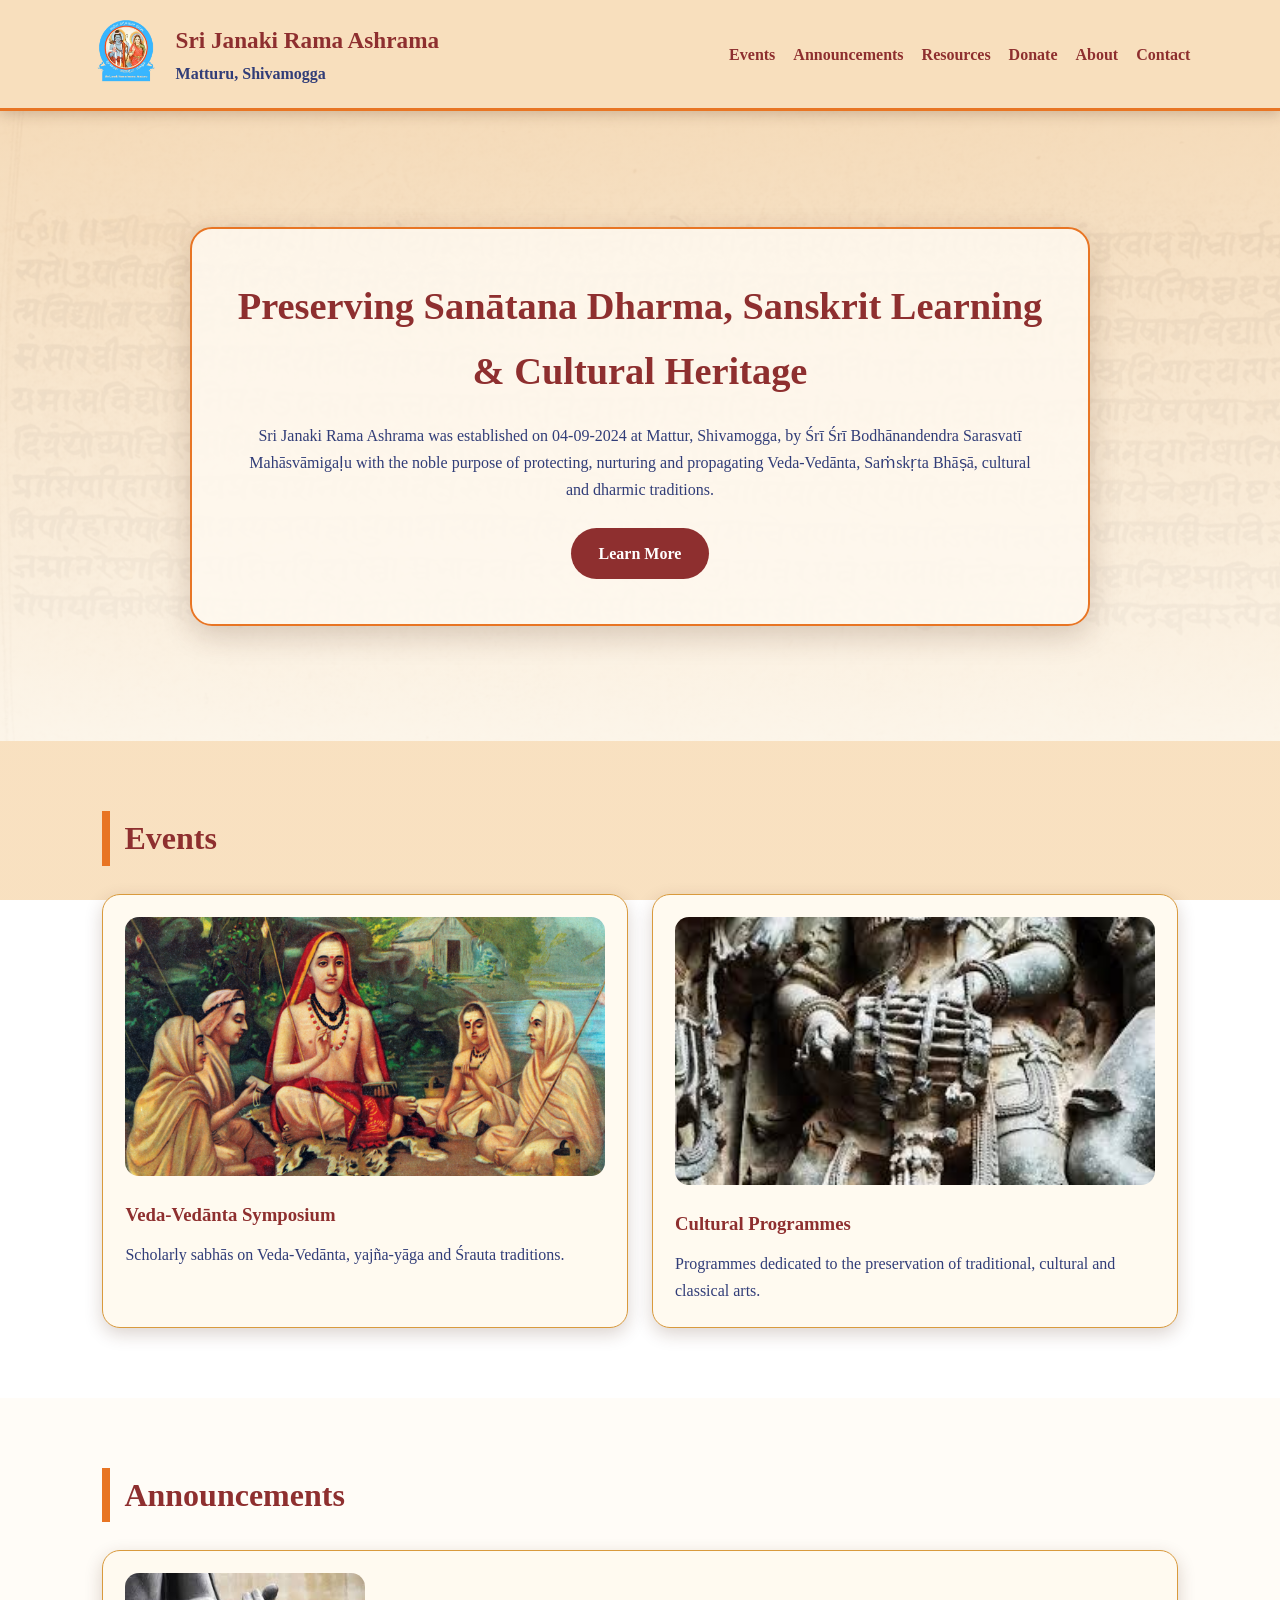
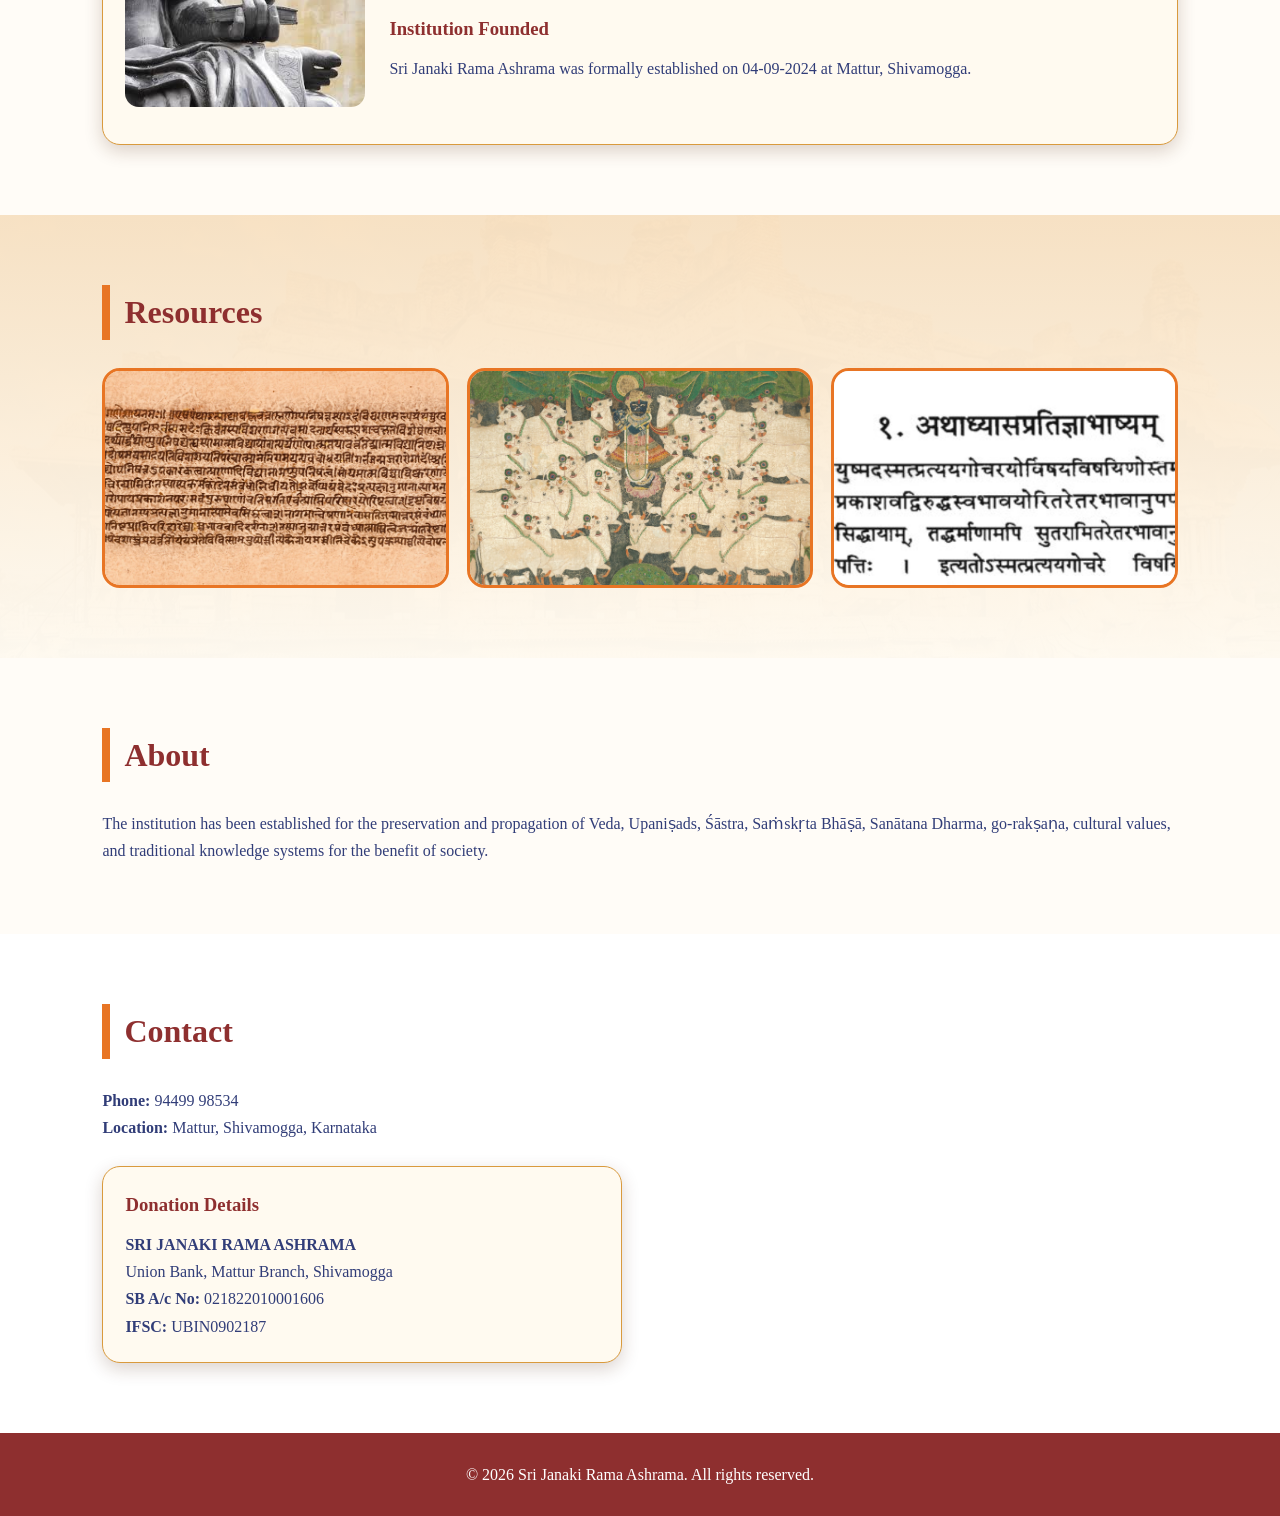
==== commit 95bb73ea: "updated order for resource" ====
--- a/index.html
+++ b/index.html
@@ -85,8 +85,8 @@
       <h2>Resources</h2>
       <div class="gallery">
         <img src="assets/hero-bg.jpg" alt="Veda-Vedānta classes" />
+                <img src="assets/go-raksha.png" alt="Gau Raksha" />
         <img src="assets/shankara-bhashya.png" alt="Shakara Bhashya" />
-        <img src="assets/go-raksha.png" alt="Gau Raksha" />
       </div>
     </section>
 
